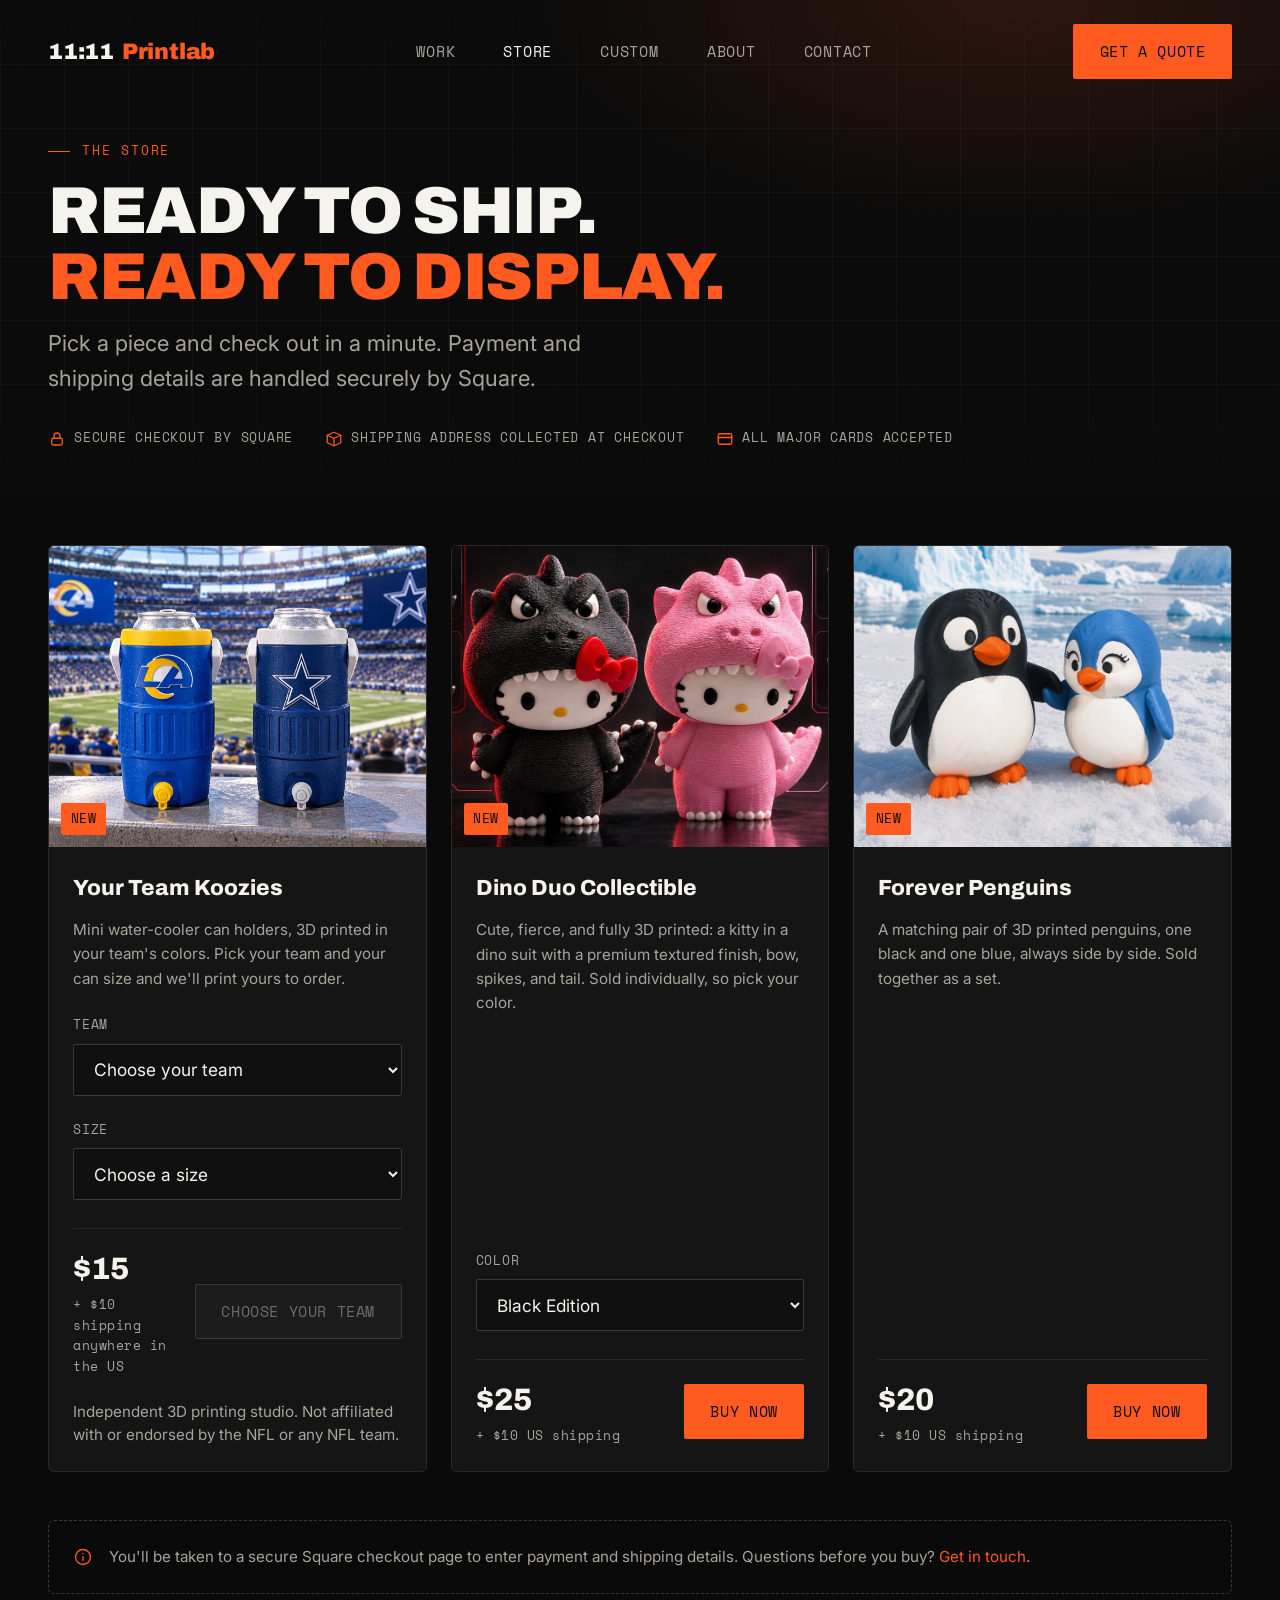
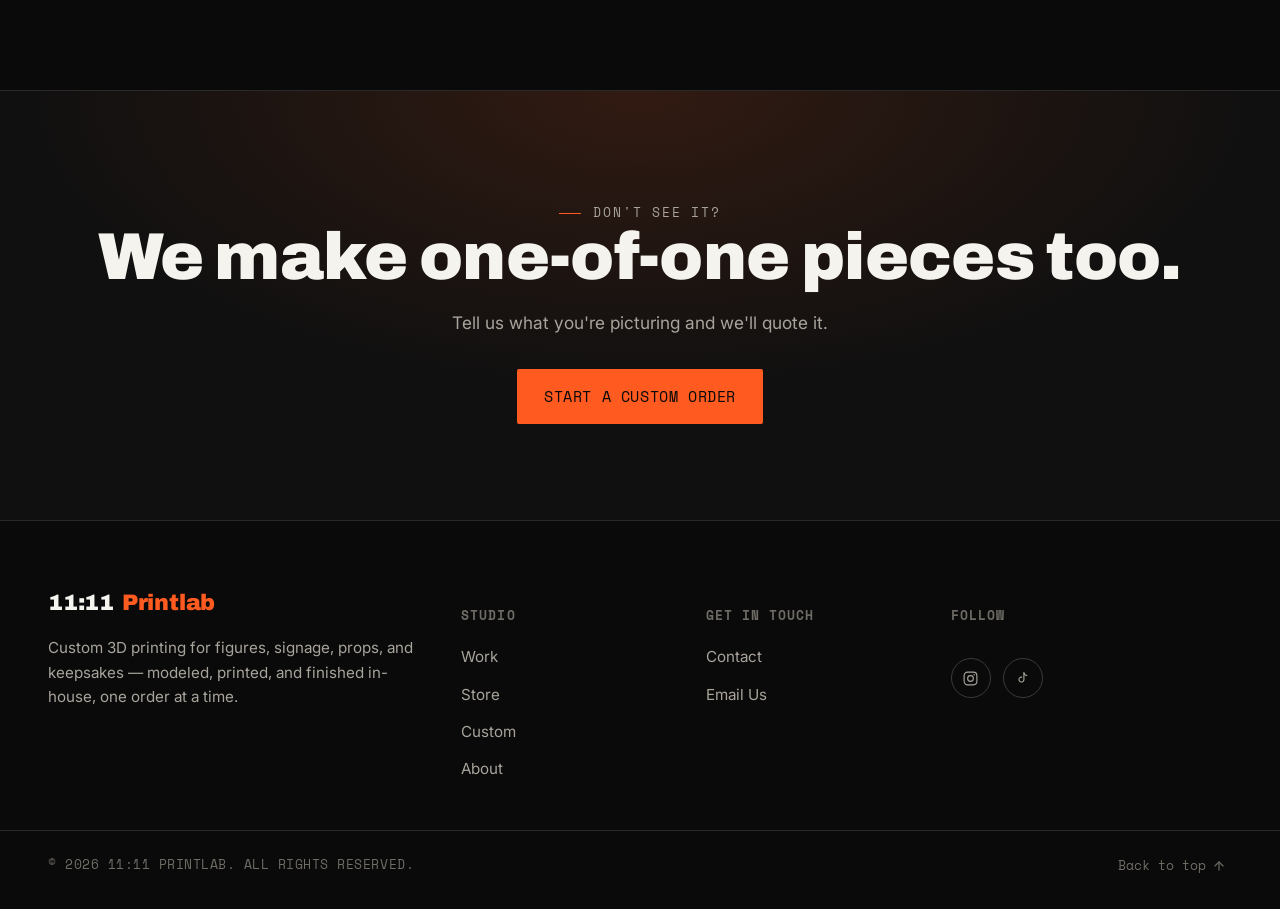
==== store.html @ a50ca1c4 "Add Forever Penguins to the store: $20 pair + $10 US shipping, Square checkout Co-Authored-By: Claud" ====
<!doctype html>
<html lang="en">
<head>
<meta charset="UTF-8">
<meta name="viewport" content="width=device-width, initial-scale=1">
<title>Store — 11:11 Printlab</title>
<meta name="description" content="Shop ready-to-ship 3D printed pieces from 11:11 Printlab. Secure checkout and shipping handled by Square.">
<link rel="icon" href="data:image/svg+xml,%3Csvg xmlns='http://www.w3.org/2000/svg' viewBox='0 0 64 64'%3E%3Crect width='64' height='64' rx='12' fill='%230a0a0a'/%3E%3Crect x='10' y='10' width='44' height='44' rx='6' fill='none' stroke='%23ff5a1f' stroke-width='3'/%3E%3Cpath d='M20 44V20l12 12 12-12v24' fill='none' stroke='%23ff5a1f' stroke-width='3' stroke-linecap='round' stroke-linejoin='round'/%3E%3C/svg%3E">
<link rel="stylesheet" href="css/style.css?v=20261027b">
</head>
<body>
<a class="skip-link" href="#main">Skip to content</a>

<header class="site-header" id="siteHeader">
  <div class="container nav-row">
    <a href="index.html" class="logo" aria-label="11:11 Printlab home">
      11:11 <em>Printlab</em>
    </a>

    <nav class="nav-links" aria-label="Primary">
      <a href="index.html#work">Work</a>
      <a href="store.html" aria-current="page" style="color:var(--text);">Store</a>
      <a href="index.html#shop">Custom</a>
      <a href="index.html#about">About</a>
      <a href="index.html#contact">Contact</a>
    </nav>

    <div class="nav-actions">
      <a href="index.html#contact" class="btn btn-primary nav-cta">Get a Quote</a>
      <button class="nav-toggle" id="navToggle" aria-label="Toggle menu" aria-expanded="false" aria-controls="mobileMenu">
        <svg class="icon-open" viewBox="0 0 24 24" fill="none" stroke="currentColor" stroke-width="1.8" stroke-linecap="round" aria-hidden="true"><line x1="3" y1="6" x2="21" y2="6"/><line x1="3" y1="12" x2="21" y2="12"/><line x1="3" y1="18" x2="21" y2="18"/></svg>
        <svg class="icon-close" viewBox="0 0 24 24" fill="none" stroke="currentColor" stroke-width="1.8" stroke-linecap="round" aria-hidden="true"><line x1="5" y1="5" x2="19" y2="19"/><line x1="19" y1="5" x2="5" y2="19"/></svg>
      </button>
    </div>
  </div>
</header>

<div class="mobile-menu" id="mobileMenu">
  <a href="index.html#work">Work</a>
  <a href="store.html">Store</a>
  <a href="index.html#shop">Custom</a>
  <a href="index.html#about">About</a>
  <a href="index.html#contact">Contact</a>
  <a href="index.html#contact" class="btn btn-primary">Get a Quote</a>
</div>

<main id="main">

  <section class="store-hero grain">
    <div class="hero-grid" aria-hidden="true"></div>
    <div class="container" style="position:relative;">
      <p class="eyebrow">The Store</p>
      <h1 class="h-display store-title">Ready to ship. <span style="color:var(--orange);">Ready to display.</span></h1>
      <p class="store-sub">Pick a piece and check out in a minute. Payment and shipping details are handled securely by Square.</p>
      <ul class="trust-row">
        <li>
          <svg viewBox="0 0 24 24" fill="none" stroke="currentColor" stroke-width="1.7" stroke-linecap="round" stroke-linejoin="round" aria-hidden="true"><rect x="5" y="11" width="14" height="9" rx="2"/><path d="M8 11V8a4 4 0 0 1 8 0v3"/></svg>
          Secure checkout by Square
        </li>
        <li>
          <svg viewBox="0 0 24 24" fill="none" stroke="currentColor" stroke-width="1.7" stroke-linecap="round" stroke-linejoin="round" aria-hidden="true"><path d="M3 7l9-4 9 4-9 4-9-4z"/><path d="M3 7v10l9 4 9-4V7"/><path d="M12 11v10"/></svg>
          Shipping address collected at checkout
        </li>
        <li>
          <svg viewBox="0 0 24 24" fill="none" stroke="currentColor" stroke-width="1.7" stroke-linecap="round" stroke-linejoin="round" aria-hidden="true"><rect x="3" y="5" width="18" height="14" rx="2"/><path d="M3 10h18"/></svg>
          All major cards accepted
        </li>
      </ul>
    </div>
  </section>

  <section class="section-pad" style="padding-top: var(--space-6);">
    <div class="container">

      <!--
        HOW TO MAKE A BUY NOW BUTTON LIVE
        1. In your Square Dashboard, create a payment link for the product (turn on shipping address collection).
        2. Paste the link into that product's data-square-url below, e.g. data-square-url="https://square.link/u/xxxxxxx"
        3. Until a link is pasted, the button shows "Coming Soon" and can't be clicked.
        Product names, descriptions and prices below are PLACEHOLDERS: edit them to match your Square items.
      -->

      <div class="shop-grid" id="productGrid">

        <!--
          Your Team Koozies: Team + Size dropdowns, $15 + $10 flat US shipping.
          HOW TO MAKE "BUY NOW" GO STRAIGHT TO SQUARE: paste Square payment links into the #koozieLinks block below.
          Until a link exists for the chosen options, the button opens a pre-filled email order instead, so no sale is lost.
        -->
        <article class="shop-card product-card" id="koozieCard">
          <div class="shop-card-media">
            <a href="assets/work/your-team-koozies.jpg" target="_blank" rel="noopener" aria-label="View the full Your Team Koozies product image">
              <img src="assets/work/thumbs/your-team-koozies.jpg" alt="Two mini water-cooler can koozies in team colors, each holding a can, at a football stadium" width="900" height="599" loading="lazy">
            </a>
            <span class="shop-card-price">New</span>
          </div>
          <div class="shop-card-body">
            <h3>Your Team Koozies</h3>
            <p>Mini water-cooler can holders, 3D printed in your team's colors. Pick your team and your can size and we'll print yours to order.</p>
            <div class="field product-option">
              <label for="koozieTeam">Team</label>
              <select id="koozieTeam" class="product-select-combo">
                <option value="">Choose your team</option>
                <option value="Arizona Cardinals">Arizona (ARI)</option>
                <option value="Atlanta Falcons">Atlanta (ATL)</option>
                <option value="Baltimore Ravens">Baltimore (BAL)</option>
                <option value="Buffalo Bills">Buffalo (BUF)</option>
                <option value="Carolina Panthers">Carolina (CAR)</option>
                <option value="Chicago Bears">Chicago (CHI)</option>
                <option value="Cincinnati Bengals">Cincinnati (CIN)</option>
                <option value="Cleveland Browns">Cleveland (CLE)</option>
                <option value="Dallas Cowboys">Dallas (DAL)</option>
                <option value="Denver Broncos">Denver (DEN)</option>
                <option value="Detroit Lions">Detroit (DET)</option>
                <option value="Green Bay Packers">Green Bay (GB)</option>
                <option value="Houston Texans">Houston (HOU)</option>
                <option value="Indianapolis Colts">Indianapolis (IND)</option>
                <option value="Jacksonville Jaguars">Jacksonville (JAX)</option>
                <option value="Kansas City Chiefs">Kansas City (KC)</option>
                <option value="Las Vegas Raiders">Las Vegas (LV)</option>
                <option value="Los Angeles Chargers">Los Angeles (LAC)</option>
                <option value="Los Angeles Rams">Los Angeles (LAR)</option>
                <option value="Miami Dolphins">Miami (MIA)</option>
                <option value="Minnesota Vikings">Minnesota (MIN)</option>
                <option value="New England Patriots">New England (NE)</option>
                <option value="New Orleans Saints">New Orleans (NO)</option>
                <option value="New York Giants">New York (NYG)</option>
                <option value="New York Jets">New York (NYJ)</option>
                <option value="Philadelphia Eagles">Philadelphia (PHI)</option>
                <option value="Pittsburgh Steelers">Pittsburgh (PIT)</option>
                <option value="San Francisco 49ers">San Francisco (SF)</option>
                <option value="Seattle Seahawks">Seattle (SEA)</option>
                <option value="Tampa Bay Buccaneers">Tampa Bay (TB)</option>
                <option value="Tennessee Titans">Tennessee (TEN)</option>
                <option value="Washington Commanders">Washington (WAS)</option>
              </select>
            </div>
            <div class="field product-option">
              <label for="koozieSize">Size</label>
              <select id="koozieSize" class="product-select-combo">
                <option value="">Choose a size</option>
                <option value="12 oz Standard">12 oz Standard</option>
                <option value="12 oz Skinny">12 oz Skinny</option>
                <option value="16 oz">16 oz</option>
              </select>
            </div>
            <div class="product-foot">
              <span class="product-price">$15 <small class="product-ship">+ $10 shipping anywhere in the US</small></span>
              <a class="btn btn-primary combo-btn" id="koozieBuy" href="#" aria-disabled="true">Choose Your Team</a>
            </div>
            <p class="product-hint" id="koozieHint" hidden>Online checkout for this option is coming soon. This button opens an email with your choices filled in, and we'll reply with a secure payment link.</p>
            <p class="product-fine">Independent 3D printing studio. Not affiliated with or endorsed by the NFL or any NFL team.</p>
          </div>
        </article>

        <script type="application/json" id="koozieLinks">{
  "links": {
    "Arizona Cardinals|12 oz Standard": "https://square.link/u/JBSqYh5T",
    "Arizona Cardinals|12 oz Skinny": "https://square.link/u/rxHlxi95",
    "Arizona Cardinals|16 oz": "https://square.link/u/DiKv8sRo",
    "Atlanta Falcons|12 oz Standard": "https://square.link/u/T2wOXr8x",
    "Atlanta Falcons|12 oz Skinny": "https://square.link/u/XoTaGLgB",
    "Atlanta Falcons|16 oz": "https://square.link/u/0XkMxsGE",
    "Baltimore Ravens|12 oz Standard": "https://square.link/u/Q22rOO2i",
    "Baltimore Ravens|12 oz Skinny": "https://square.link/u/RdR6Q0w7",
    "Baltimore Ravens|16 oz": "https://square.link/u/66eryMTa",
    "Buffalo Bills|12 oz Standard": "https://square.link/u/mzKzcBPO",
    "Buffalo Bills|12 oz Skinny": "https://square.link/u/dk96EEfb",
    "Buffalo Bills|16 oz": "https://square.link/u/lBHtceQn",
    "Carolina Panthers|12 oz Standard": "https://square.link/u/QMSdUX0D",
    "Carolina Panthers|12 oz Skinny": "https://square.link/u/YLAGQjJo",
    "Carolina Panthers|16 oz": "https://square.link/u/Mu2xaz9F",
    "Chicago Bears|12 oz Standard": "https://square.link/u/1DyXOYnx",
    "Chicago Bears|12 oz Skinny": "https://square.link/u/kZC0rRc1",
    "Chicago Bears|16 oz": "https://square.link/u/g0fCK5k8",
    "Cincinnati Bengals|12 oz Standard": "https://square.link/u/4343VmMT",
    "Cincinnati Bengals|12 oz Skinny": "https://square.link/u/b4sQVVnJ",
    "Cincinnati Bengals|16 oz": "https://square.link/u/ol9ri6Nf",
    "Cleveland Browns|12 oz Standard": "https://square.link/u/AatZvP4i",
    "Cleveland Browns|12 oz Skinny": "https://square.link/u/xLkyhSWK",
    "Cleveland Browns|16 oz": "https://square.link/u/Fv0Ai7fH",
    "Dallas Cowboys|12 oz Standard": "https://square.link/u/VU2vOKI1",
    "Dallas Cowboys|12 oz Skinny": "https://square.link/u/1xRnqkC7",
    "Dallas Cowboys|16 oz": "https://square.link/u/f4Wkx5aX",
    "Denver Broncos|12 oz Standard": "https://square.link/u/L3ldXZjc",
    "Denver Broncos|12 oz Skinny": "https://square.link/u/DQC5TFgm",
    "Denver Broncos|16 oz": "https://square.link/u/iDOqg4Iv",
    "Detroit Lions|12 oz Standard": "https://square.link/u/cDlC5kfr",
    "Detroit Lions|12 oz Skinny": "https://square.link/u/WETHnm3x",
    "Detroit Lions|16 oz": "https://square.link/u/6z2fUNGj",
    "Green Bay Packers|12 oz Standard": "https://square.link/u/VjcX9MxE",
    "Green Bay Packers|12 oz Skinny": "https://square.link/u/KmjbODf8",
    "Green Bay Packers|16 oz": "https://square.link/u/RCElg3fg",
    "Houston Texans|12 oz Standard": "https://square.link/u/WEacOWkb",
    "Houston Texans|12 oz Skinny": "https://square.link/u/PrFIaD8Q",
    "Houston Texans|16 oz": "https://square.link/u/I2gsOv7f",
    "Indianapolis Colts|12 oz Standard": "https://square.link/u/G8aKiqI4",
    "Indianapolis Colts|12 oz Skinny": "https://square.link/u/1UeVT7NY",
    "Indianapolis Colts|16 oz": "https://square.link/u/9Goz4Vm3",
    "Jacksonville Jaguars|12 oz Standard": "https://square.link/u/Uco5pdwo",
    "Jacksonville Jaguars|12 oz Skinny": "https://square.link/u/tcWv85nX",
    "Jacksonville Jaguars|16 oz": "https://square.link/u/zpi4DPh2",
    "Kansas City Chiefs|12 oz Standard": "https://square.link/u/K7zI120y",
    "Kansas City Chiefs|12 oz Skinny": "https://square.link/u/QaDVNDlW",
    "Kansas City Chiefs|16 oz": "https://square.link/u/ekWYSwp1",
    "Las Vegas Raiders|12 oz Standard": "https://square.link/u/sn3newDM",
    "Las Vegas Raiders|12 oz Skinny": "https://square.link/u/vcQ8QDXj",
    "Las Vegas Raiders|16 oz": "https://square.link/u/NqZ9hJpH",
    "Los Angeles Chargers|12 oz Standard": "https://square.link/u/TC3OVisG",
    "Los Angeles Chargers|12 oz Skinny": "https://square.link/u/bfAh7n0J",
    "Los Angeles Chargers|16 oz": "https://square.link/u/eW0ZykqB",
    "Los Angeles Rams|12 oz Standard": "https://square.link/u/LQTugmeA",
    "Los Angeles Rams|12 oz Skinny": "https://square.link/u/CBr3fv93",
    "Los Angeles Rams|16 oz": "https://square.link/u/yfwFMHQR",
    "Miami Dolphins|12 oz Standard": "https://square.link/u/BEAgsP2k",
    "Miami Dolphins|12 oz Skinny": "https://square.link/u/N5o20WAF",
    "Miami Dolphins|16 oz": "https://square.link/u/jeJYNhXa",
    "Minnesota Vikings|12 oz Standard": "https://square.link/u/roLU4b2G",
    "Minnesota Vikings|12 oz Skinny": "https://square.link/u/1bB5XaSg",
    "Minnesota Vikings|16 oz": "https://square.link/u/lXHblibl",
    "New England Patriots|12 oz Standard": "https://square.link/u/Cpf3Q31i",
    "New England Patriots|12 oz Skinny": "https://square.link/u/a2KvWnRb",
    "New England Patriots|16 oz": "https://square.link/u/YAdPuWR9",
    "New Orleans Saints|12 oz Standard": "https://square.link/u/gAkaDpmR",
    "New Orleans Saints|12 oz Skinny": "https://square.link/u/vGhJ351T",
    "New Orleans Saints|16 oz": "https://square.link/u/BBGbT9oL",
    "New York Giants|12 oz Standard": "https://square.link/u/qVyBZ71D",
    "New York Giants|12 oz Skinny": "https://square.link/u/5hh5FNuj",
    "New York Giants|16 oz": "https://square.link/u/ivvS3SOG",
    "New York Jets|12 oz Standard": "https://square.link/u/3zjZYbXy",
    "New York Jets|12 oz Skinny": "https://square.link/u/7voRlfPX",
    "New York Jets|16 oz": "https://square.link/u/R7IasGx9",
    "Philadelphia Eagles|12 oz Standard": "https://square.link/u/fFXx8zyd",
    "Philadelphia Eagles|12 oz Skinny": "https://square.link/u/iIUp4NW8",
    "Philadelphia Eagles|16 oz": "https://square.link/u/IaUWu4q1",
    "Pittsburgh Steelers|12 oz Standard": "https://square.link/u/h7JRfOHG",
    "Pittsburgh Steelers|12 oz Skinny": "https://square.link/u/GJiAObu9",
    "Pittsburgh Steelers|16 oz": "https://square.link/u/5DwZWjZi",
    "San Francisco 49ers|12 oz Standard": "https://square.link/u/XtBkBYIg",
    "San Francisco 49ers|12 oz Skinny": "https://square.link/u/h4aheANH",
    "San Francisco 49ers|16 oz": "https://square.link/u/xChEvsOU",
    "Seattle Seahawks|12 oz Standard": "https://square.link/u/IMPwoYcF",
    "Seattle Seahawks|12 oz Skinny": "https://square.link/u/mw26UYJs",
    "Seattle Seahawks|16 oz": "https://square.link/u/sGhY228F",
    "Tampa Bay Buccaneers|12 oz Standard": "https://square.link/u/VBGKHsLu",
    "Tampa Bay Buccaneers|12 oz Skinny": "https://square.link/u/YXkiFARm",
    "Tampa Bay Buccaneers|16 oz": "https://square.link/u/PAmm6ULp",
    "Tennessee Titans|12 oz Standard": "https://square.link/u/wnzTMUiT",
    "Tennessee Titans|12 oz Skinny": "https://square.link/u/GzQgweWt",
    "Tennessee Titans|16 oz": "https://square.link/u/V9LUQFEP",
    "Washington Commanders|12 oz Standard": "https://square.link/u/DKh3UiHM",
    "Washington Commanders|12 oz Skinny": "https://square.link/u/JQdBnm2v",
    "Washington Commanders|16 oz": "https://square.link/u/mfiwKD76"
  }
}</script>
        <!--
          koozieLinks keys, most specific first:
            "Dallas Cowboys|12 oz Skinny": "https://square.link/u/..."   one link for that exact team + size
            "*|12 oz Skinny": "https://square.link/u/..."                one link for a size (any team)
            "Dallas Cowboys|*": "https://square.link/u/..."                one link for a team (any size)
            "*|*": "https://square.link/u/..."                             one link for everything
        -->

        <!-- Dino Duo: each color option carries its own Square payment link in data-square-url -->
        <article class="shop-card product-card">
          <div class="shop-card-media">
            <a href="assets/work/dino-duo.jpg" target="_blank" rel="noopener" aria-label="View the full Dino Duo product image">
              <img src="assets/work/thumbs/dino-duo.jpg" alt="Dino Duo 3D printed collectibles: a black and a pink kitty in dinosaur costumes" width="900" height="720" loading="lazy">
            </a>
            <span class="shop-card-price">New</span>
          </div>
          <div class="shop-card-body">
            <h3>Dino Duo Collectible</h3>
            <p>Cute, fierce, and fully 3D printed: a kitty in a dino suit with a premium textured finish, bow, spikes, and tail. Sold individually, so pick your color.</p>
            <div class="field product-option">
              <label for="dinoDuoColor">Color</label>
              <select id="dinoDuoColor" class="product-select" data-buy="dinoDuoBuy">
                <option value="Black Edition" data-square-url="https://square.link/u/pycltax0">Black Edition</option>
                <option value="Pink Edition" data-square-url="https://square.link/u/qJ6nPpWZ">Pink Edition</option>
                <option value="Custom Color" data-square-url="https://square.link/u/2esr0KeP">Custom Color (tell us at checkout)</option>
              </select>
            </div>
            <div class="product-foot">
              <span class="product-price">$25 <small class="product-ship">+ $10 US shipping</small></span>
              <a class="btn btn-primary buy-btn" id="dinoDuoBuy" href="#" data-square-url="" data-product="Dino Duo Collectible">Buy Now</a>
            </div>
          </div>
        </article>

        <!-- Forever Penguins: one product, sold as a pair. Single Square payment link on the button. -->
        <article class="shop-card product-card">
          <div class="shop-card-media">
            <a href="assets/work/forever-penguins.jpg?v=1" target="_blank" rel="noopener" aria-label="View the full Forever Penguins product image">
              <img src="assets/work/thumbs/forever-penguins.jpg?v=1" alt="Forever Penguins: a black penguin and a smaller blue penguin with long lashes, 3D printed, standing together on snow in front of icebergs" width="864" height="691" loading="lazy">
            </a>
            <span class="shop-card-price">New</span>
          </div>
          <div class="shop-card-body">
            <h3>Forever Penguins</h3>
            <p>A matching pair of 3D printed penguins, one black and one blue, always side by side. Sold together as a set.</p>
            <div class="product-foot">
              <span class="product-price">$20 <small class="product-ship">+ $10 US shipping</small></span>
              <a class="btn btn-primary buy-btn" id="foreverPenguinsBuy" href="#" data-square-url="https://square.link/u/razE2Knm" data-product="Forever Penguins (pair)">Buy Now</a>
            </div>
          </div>
        </article>

      </div>

      <div class="shop-note">
        <svg viewBox="0 0 24 24" fill="none" stroke="currentColor" stroke-width="1.6" aria-hidden="true"><circle cx="12" cy="12" r="9"/><line x1="12" y1="11" x2="12" y2="16.5"/><circle cx="12" cy="7.8" r="0.9" fill="currentColor" stroke="none"/></svg>
        <span>You'll be taken to a secure Square checkout page to enter payment and shipping details. Questions before you buy? <a href="index.html#contact" style="color:var(--orange);">Get in touch</a>.</span>
      </div>
    </div>
  </section>

  <section class="section-pad cta-band">
    <div class="container">
      <p class="eyebrow" style="justify-content:center;">Don't see it?</p>
      <h2 class="h-display">We make one-of-one pieces too.</h2>
      <p>Tell us what you're picturing and we'll quote it.</p>
      <div class="hero-actions">
        <a href="index.html#contact" class="btn btn-primary">Start a Custom Order</a>
      </div>
    </div>
  </section>

</main>

<footer class="site-footer">
  <div class="container footer-top">
    <div class="footer-brand">
      <a href="index.html" class="logo">11:11 <em>Printlab</em></a>
      <p>Custom 3D printing for figures, signage, props, and keepsakes — modeled, printed, and finished in-house, one order at a time.</p>
    </div>
    <div class="footer-col">
      <h5>Studio</h5>
      <ul>
        <li><a href="index.html#work">Work</a></li>
        <li><a href="store.html">Store</a></li>
        <li><a href="index.html#shop">Custom</a></li>
        <li><a href="index.html#about">About</a></li>
      </ul>
    </div>
    <div class="footer-col">
      <h5>Get In Touch</h5>
      <ul>
        <li><a href="index.html#contact">Contact</a></li>
        <li><a href="mailto:11x11printlab@gmail.com">Email Us</a></li>
      </ul>
    </div>
    <div class="footer-col">
      <h5>Follow</h5>
      <div class="social-row">
        <a href="https://instagram.com/11x11printlab" target="_blank" rel="noopener" aria-label="11:11 Printlab on Instagram" title="Instagram">
          <svg viewBox="0 0 24 24" fill="none" stroke="currentColor" stroke-width="1.6" aria-hidden="true"><rect x="3" y="3" width="18" height="18" rx="5"/><circle cx="12" cy="12" r="4"/><circle cx="17.2" cy="6.8" r="1" fill="currentColor" stroke="none"/></svg>
        </a>
        <a href="https://www.tiktok.com/@11x11.print.lab" target="_blank" rel="noopener" aria-label="11:11 Printlab on TikTok" title="TikTok">
          <svg viewBox="0 0 24 24" fill="none" stroke="currentColor" stroke-width="1.6" stroke-linecap="round" stroke-linejoin="round" aria-hidden="true"><path d="M14 4v9.5a3.5 3.5 0 1 1-3-3.46"/><path d="M14 4c.4 2.2 2 3.6 4 4"/></svg>
        </a>
      </div>
    </div>
  </div>
  <div class="container footer-bottom">
    <span>© <span id="year"></span> 11:11 Printlab. All rights reserved.</span>
    <button class="back-to-top" id="backToTop">
      Back to top
      <svg viewBox="0 0 24 24" fill="none" stroke="currentColor" stroke-width="2" stroke-linecap="round" stroke-linejoin="round" aria-hidden="true"><line x1="12" y1="19" x2="12" y2="5"/><polyline points="5 12 12 5 19 12"/></svg>
    </button>
  </div>
</footer>

<div class="toast" id="toast"></div>

<script src="js/main.js?v=20261027b"></script>
</body>
</html>
---- css/style.css ----
/* ==========================================================================
   11:11 PRINTLAB — Design tokens
   ========================================================================== */
@import url('https://fonts.googleapis.com/css2?family=Archivo:wght@400;500;600;700;800;900&family=Inter:wght@400;500;600;700&family=Space+Mono:wght@400;700&display=swap');

:root{
  /* --- color: dark surface system --- */
  --bg:            #0a0a0a;
  --bg-soft:       #101010;
  --surface:       #151515;
  --surface-2:     #1c1c1c;
  --border:        #2a2a2a;
  --border-strong: #3a3a3a;

  --text:          #f5f3ee;
  --text-dim:      #a8a49c;
  --text-faint:    #6f6c66;

  --orange:        #ff5a1f;
  --orange-light:  #ff8a4d;
  --orange-deep:   #cc4318;
  --on-orange:     #0a0a0a;

  --danger:        #ef4444;
  --success:       #34d399;

  /* --- light-mode surface system (used only if a viewer forces light) --- */
  --bg-light:            #faf9f6;
  --surface-light:       #ffffff;
  --border-light:        #e7e3db;
  --text-light:          #131211;
  --text-dim-light:      #55524b;

  /* --- type --- */
  --font-display: 'Archivo', 'Helvetica Neue', Arial, sans-serif;
  --font-body:    'Inter', 'Helvetica Neue', Arial, sans-serif;
  --font-mono:    'Space Mono', ui-monospace, Menlo, monospace;

  --fs-xs:   clamp(0.72rem, 0.68rem + 0.15vw, 0.8rem);
  --fs-sm:   clamp(0.85rem, 0.8rem + 0.2vw, 0.95rem);
  --fs-base: clamp(1rem, 0.95rem + 0.2vw, 1.08rem);
  --fs-lg:   clamp(1.15rem, 1.05rem + 0.4vw, 1.4rem);
  --fs-xl:   clamp(1.5rem, 1.3rem + 0.8vw, 2rem);
  --fs-2xl:  clamp(2rem, 1.6rem + 1.6vw, 3rem);
  --fs-3xl:  clamp(2.6rem, 1.9rem + 2.8vw, 4.5rem);
  --fs-4xl:  clamp(3.2rem, 2.1rem + 4.5vw, 7rem);

  /* --- spacing (8pt rhythm) --- */
  --space-1: 0.5rem;
  --space-2: 0.75rem;
  --space-3: 1rem;
  --space-4: 1.5rem;
  --space-5: 2rem;
  --space-6: 3rem;
  --space-7: 4rem;
  --space-8: 6rem;
  --space-9: 9rem;

  --container: 1320px;
  --radius-sm: 2px;
  --radius-md: 6px;
  --radius-lg: 14px;

  --ease-out: cubic-bezier(.16,.84,.44,1);
  --ease-spring: cubic-bezier(.34,1.56,.64,1);
  --dur-fast: 180ms;
  --dur-base: 320ms;
  --dur-slow: 600ms;

  --z-nav: 100;
  --z-overlay: 200;
  --z-lightbox: 300;
  --z-toast: 400;

  color-scheme: dark;
}

/* Light mode is not the intended brand experience, but keep it accessible if forced */
:root[data-theme="light"]{
  --bg: var(--bg-light);
  --bg-soft: #f2f0ea;
  --surface: var(--surface-light);
  --surface-2: #f2f0ea;
  --border: var(--border-light);
  --border-strong: #d8d3c7;
  --text: var(--text-light);
  --text-dim: var(--text-dim-light);
  --text-faint: #8a8579;
  color-scheme: light;
}

/* ==========================================================================
   Reset
   ========================================================================== */
*, *::before, *::after{ box-sizing: border-box; }
html{ scroll-behavior: smooth; overflow-x: hidden; width: 100%; }
@media (prefers-reduced-motion: reduce){
  html{ scroll-behavior: auto; }
  *, *::before, *::after{
    animation-duration: 0.001ms !important;
    animation-iteration-count: 1 !important;
    transition-duration: 0.001ms !important;
    scroll-behavior: auto !important;
  }
}
body{
  margin: 0;
  background: var(--bg);
  color: var(--text);
  font-family: var(--font-body);
  font-size: var(--fs-base);
  line-height: 1.6;
  -webkit-font-smoothing: antialiased;
  overflow-x: hidden;
}
img, video{ max-width: 100%; display: block; }
a{ color: inherit; text-decoration: none; }
ul{ list-style: none; margin: 0; padding: 0; }
button{ font: inherit; color: inherit; background: none; border: none; }
input, textarea, select{ font: inherit; color: inherit; }
h1,h2,h3,h4,p{ margin: 0; }
:focus-visible{ outline: 2px solid var(--orange); outline-offset: 3px; }

/* subtle grain so pure-black sections don't look dead flat */
.grain{ position: relative; }
.grain::before{
  content: "";
  position: absolute; inset: 0;
  pointer-events: none;
  opacity: 0.05;
  mix-blend-mode: overlay;
  background-image: url("data:image/svg+xml,%3Csvg xmlns='http://www.w3.org/2000/svg' width='120' height='120'%3E%3Cfilter id='n'%3E%3CfeTurbulence type='fractalNoise' baseFrequency='0.9' numOctaves='2' stitchTiles='stitch'/%3E%3C/filter%3E%3Crect width='100%25' height='100%25' filter='url(%23n)'/%3E%3C/svg%3E");
}

/* ==========================================================================
   Layout helpers
   ========================================================================== */
.container{
  width: 100%;
  max-width: var(--container);
  margin-inline: auto;
  padding-inline: var(--space-4);
}
@media (min-width: 768px){ .container{ padding-inline: var(--space-6); } }

section{ position: relative; }
.section-pad{ padding-block: var(--space-8); }
@media (max-width: 640px){ .section-pad{ padding-block: var(--space-7); } }

.eyebrow{
  display: inline-flex;
  align-items: center;
  gap: var(--space-2);
  font-family: var(--font-mono);
  font-size: var(--fs-xs);
  letter-spacing: 0.14em;
  text-transform: uppercase;
  color: var(--orange);
  margin-bottom: var(--space-3);
}
.eyebrow::before{
  content: "";
  width: 22px; height: 1px;
  background: var(--orange);
}

.section-head{
  display: flex;
  align-items: flex-end;
  justify-content: space-between;
  gap: var(--space-5);
  margin-bottom: var(--space-6);
  flex-wrap: wrap;
}
.section-head h2{ max-width: 46rem; }
.section-head p{ max-width: 32rem; color: var(--text-dim); }

h2.h-display, .h-display{
  font-family: var(--font-display);
  font-weight: 900;
  font-size: var(--fs-2xl);
  line-height: 1.05;
  letter-spacing: -0.01em;
  text-wrap: balance;
}

.btn{
  display: inline-flex;
  align-items: center;
  justify-content: center;
  gap: var(--space-2);
  padding: 0.9rem 1.6rem;
  border-radius: var(--radius-sm);
  font-family: var(--font-mono);
  font-size: var(--fs-sm);
  letter-spacing: 0.04em;
  text-transform: uppercase;
  cursor: pointer;
  white-space: nowrap;
  transition: transform var(--dur-fast) var(--ease-out), background var(--dur-fast), color var(--dur-fast), border-color var(--dur-fast);
  border: 1px solid transparent;
}
.btn:active{ transform: scale(0.97); }
.btn-primary{
  background: var(--orange);
  color: var(--on-orange);
}
.btn-primary:hover{ background: var(--orange-light); }
.btn-outline{
  border-color: var(--border-strong);
  color: var(--text);
}
.btn-outline:hover{ border-color: var(--orange); color: var(--orange); }
.btn-ghost{
  color: var(--text);
  padding-inline: 0.4rem;
  border-bottom: 1px solid var(--border-strong);
  border-radius: 0;
}
.btn-ghost:hover{ border-color: var(--orange); color: var(--orange); }
.btn svg{ width: 16px; height: 16px; flex: none; }

.tag{
  display: inline-flex;
  align-items: center;
  padding: 0.3rem 0.7rem;
  border: 1px solid var(--border-strong);
  border-radius: 999px;
  font-family: var(--font-mono);
  font-size: var(--fs-xs);
  letter-spacing: 0.06em;
  text-transform: uppercase;
  color: var(--text-dim);
}

/* ==========================================================================
   Skip link / A11y
   ========================================================================== */
.skip-link{
  position: fixed;
  top: -100px; left: var(--space-4);
  z-index: 999;
  background: var(--orange);
  color: var(--on-orange);
  padding: 0.8rem 1.2rem;
  border-radius: var(--radius-sm);
  font-family: var(--font-mono);
  font-size: var(--fs-sm);
  transition: top var(--dur-fast);
}
.skip-link:focus{ top: var(--space-4); }

/* ==========================================================================
   Header / Nav
   ========================================================================== */
.site-header{
  position: fixed;
  top: 0; left: 0; right: 0;
  z-index: var(--z-nav);
  padding-block: var(--space-4);
  transition: padding var(--dur-base) var(--ease-out), background var(--dur-base), border-color var(--dur-base);
  border-bottom: 1px solid transparent;
}
.site-header.is-scrolled{
  padding-block: var(--space-2);
  background: rgba(10,10,10,0.82);
  backdrop-filter: blur(14px) saturate(140%);
  border-bottom-color: var(--border);
}
.nav-row{
  display: flex;
  align-items: center;
  justify-content: space-between;
  gap: var(--space-4);
}
.logo{
  display: flex;
  align-items: baseline;
  gap: 0.5rem;
  font-family: var(--font-display);
  font-weight: 900;
  font-size: 1.4rem;
  letter-spacing: -0.01em;
  color: var(--text);
}
.logo span{
  font-family: var(--font-mono);
  font-weight: 400;
  font-size: 0.62rem;
  letter-spacing: 0.18em;
  color: var(--orange);
  text-transform: uppercase;
  align-self: center;
}
.logo em{ color: var(--orange); font-style: normal; }

.nav-links{
  display: none;
  align-items: center;
  gap: var(--space-6);
  font-family: var(--font-mono);
  font-size: var(--fs-sm);
  text-transform: uppercase;
  letter-spacing: 0.05em;
}
.nav-links a{
  position: relative;
  padding-block: 0.3rem;
  color: var(--text-dim);
  transition: color var(--dur-fast);
}
.nav-links a::after{
  content: "";
  position: absolute; left: 0; right: 100%; bottom: 0;
  height: 1px; background: var(--orange);
  transition: right var(--dur-base) var(--ease-out);
}
.nav-links a:hover{ color: var(--text); }
.nav-links a:hover::after{ right: 0; }

.nav-actions{ display: flex; align-items: center; gap: var(--space-3); }
.nav-cta{ display: none; }

.nav-toggle{
  display: grid;
  place-items: center;
  width: 42px; height: 42px;
  border: 1px solid var(--border-strong);
  border-radius: var(--radius-sm);
  cursor: pointer;
}
.nav-toggle svg{ width: 18px; height: 18px; }
.nav-toggle .icon-close{ display: none; }
.nav-open .nav-toggle .icon-open{ display: none; }
.nav-open .nav-toggle .icon-close{ display: block; }

@media (min-width: 900px){
  .nav-links{ display: flex; }
  .nav-cta{ display: inline-flex; }
  .nav-toggle{ display: none; }
}

.mobile-menu{
  position: fixed;
  inset: 0;
  z-index: calc(var(--z-nav) - 1);
  background: var(--bg);
  display: flex;
  flex-direction: column;
  justify-content: center;
  gap: var(--space-4);
  padding: var(--space-6);
  transform: translateY(-100%);
  transition: transform var(--dur-slow) var(--ease-out);
}
.nav-open .mobile-menu{ transform: translateY(0); }
.mobile-menu a{
  font-family: var(--font-display);
  font-weight: 800;
  font-size: var(--fs-2xl);
  color: var(--text);
  border-bottom: 1px solid var(--border);
  padding-block: var(--space-3);
}
.mobile-menu a:hover{ color: var(--orange); }
.mobile-menu .btn{ margin-top: var(--space-4); align-self: flex-start; }
@media (min-width: 900px){ .mobile-menu{ display: none; } }

/* ==========================================================================
   Hero
   ========================================================================== */
.hero{
  min-height: 100svh;
  display: flex;
  align-items: center;
  padding-top: var(--space-9);
  padding-bottom: var(--space-7);
  background:
    radial-gradient(ellipse 60% 50% at 78% 18%, rgba(255,90,31,0.16), transparent 60%),
    linear-gradient(180deg, #0a0a0a 0%, #0a0a0a 100%);
  overflow: hidden;
}
.hero-grid{
  position: absolute; inset: 0;
  background-image:
    linear-gradient(rgba(255,255,255,0.035) 1px, transparent 1px),
    linear-gradient(90deg, rgba(255,255,255,0.035) 1px, transparent 1px);
  background-size: 64px 64px;
  mask-image: linear-gradient(180deg, transparent, black 15%, black 75%, transparent);
  pointer-events: none;
}
.hero-inner{
  position: relative;
  display: grid;
  grid-template-columns: 1fr;
  gap: var(--space-6);
  align-items: center;
}
@media (min-width: 1000px){
  .hero-inner{ grid-template-columns: 1.15fr 0.85fr; gap: var(--space-7); }
}
.hero-copy .eyebrow{ margin-bottom: var(--space-4); }
.hero h1{
  font-family: var(--font-display);
  font-weight: 900;
  font-size: var(--fs-4xl);
  line-height: 0.95;
  letter-spacing: -0.02em;
  text-transform: uppercase;
  text-wrap: balance;
}
.hero h1 .accent{ color: var(--orange); }
.hero-sub{
  margin-top: var(--space-4);
  max-width: 34rem;
  font-size: var(--fs-lg);
  color: var(--text-dim);
}
.hero-actions{
  display: flex;
  flex-wrap: wrap;
  gap: var(--space-3);
  margin-top: var(--space-6);
}
.hero-meta{
  display: flex;
  flex-wrap: wrap;
  gap: var(--space-5);
  margin-top: var(--space-7);
  padding-top: var(--space-5);
  border-top: 1px solid var(--border);
}
.hero-meta .stat b{
  display: block;
  font-family: var(--font-display);
  font-size: var(--fs-xl);
  font-weight: 800;
  color: var(--text);
}
.hero-meta .stat span{
  font-family: var(--font-mono);
  font-size: var(--fs-xs);
  text-transform: uppercase;
  letter-spacing: 0.08em;
  color: var(--text-faint);
}

.hero-visual{
  position: relative;
  aspect-ratio: 4 / 5;
  border: 1px solid var(--border);
  border-radius: var(--radius-md);
  overflow: hidden;
  background: var(--surface);
}
.hero-visual img{
  width: 100%; height: 100%; object-fit: cover;
  transition: transform 900ms var(--ease-out);
}
.hero-visual:hover img{ transform: scale(1.04); }
.hero-visual .frame-tag{
  position: absolute;
  top: var(--space-3); left: var(--space-3);
  font-family: var(--font-mono);
  font-size: var(--fs-xs);
  letter-spacing: 0.06em;
  text-transform: uppercase;
  background: rgba(10,10,10,0.7);
  border: 1px solid var(--border-strong);
  padding: 0.35rem 0.6rem;
  border-radius: var(--radius-sm);
  backdrop-filter: blur(6px);
}
.hero-visual-2{
  position: absolute;
  bottom: -10%; left: -14%;
  width: 46%;
  aspect-ratio: 1;
  border: 1px solid var(--border-strong);
  border-radius: var(--radius-md);
  overflow: hidden;
  box-shadow: 0 30px 60px -20px rgba(0,0,0,0.6);
  display: none;
}
.hero-visual-2 img{ width: 100%; height: 100%; object-fit: cover; }
@media (min-width: 640px){ .hero-visual-2{ display: block; } }

/* ==========================================================================
   Marquee
   ========================================================================== */
.marquee-strip{
  border-top: 1px solid var(--border);
  border-bottom: 1px solid var(--border);
  background: var(--surface);
  padding-block: var(--space-3);
  overflow: hidden;
}
.marquee-track{
  display: flex;
  width: max-content;
  animation: marquee 32s linear infinite;
}
@media (prefers-reduced-motion: reduce){ .marquee-track{ animation: none; } }
.marquee-track span{
  display: inline-flex;
  align-items: center;
  gap: var(--space-3);
  font-family: var(--font-mono);
  font-size: var(--fs-sm);
  text-transform: uppercase;
  letter-spacing: 0.08em;
  color: var(--text-dim);
  padding-inline: var(--space-4);
}
.marquee-track span::after{
  content: "◆";
  color: var(--orange);
  font-size: 0.6rem;
}
@keyframes marquee{
  from{ transform: translateX(0); }
  to{ transform: translateX(-50%); }
}

/* ==========================================================================
   Work / Gallery
   ========================================================================== */
.filter-row{
  display: flex;
  flex-wrap: wrap;
  gap: var(--space-2);
  margin-bottom: var(--space-6);
}
.filter-btn{
  padding: 0.55rem 1rem;
  border: 1px solid var(--border-strong);
  border-radius: 999px;
  font-family: var(--font-mono);
  font-size: var(--fs-xs);
  text-transform: uppercase;
  letter-spacing: 0.06em;
  color: var(--text-dim);
  cursor: pointer;
  transition: all var(--dur-fast) var(--ease-out);
}
.filter-btn:hover{ border-color: var(--orange); color: var(--text); }
.filter-btn.is-active{
  background: var(--orange);
  border-color: var(--orange);
  color: var(--on-orange);
}

.work-grid{
  display: grid;
  grid-template-columns: repeat(2, 1fr);
  grid-auto-flow: dense;
  gap: var(--space-3);
}
@media (min-width: 640px){ .work-grid{ grid-template-columns: repeat(3, 1fr); gap: var(--space-4); } }
@media (min-width: 1100px){ .work-grid{ grid-template-columns: repeat(4, 1fr); } }

.work-item{
  position: relative;
  overflow: hidden;
  border-radius: var(--radius-md);
  border: 1px solid var(--border);
  background: var(--surface);
  aspect-ratio: 4 / 5;
  cursor: pointer;
  transition: opacity var(--dur-base), transform var(--dur-base), border-color var(--dur-base);
}
.work-item.big{ grid-column: span 2; grid-row: span 2; aspect-ratio: 1; }
.work-item:hover{ border-color: var(--border-strong); }
.work-item img{
  width: 100%; height: 100%; object-fit: cover;
  transition: transform 600ms var(--ease-out), filter 600ms;
}
.work-item:hover img{ transform: scale(1.06); }
.work-item .work-overlay{
  position: absolute; inset: 0;
  display: flex;
  flex-direction: column;
  justify-content: flex-end;
  padding: var(--space-3);
  background: linear-gradient(180deg, transparent 40%, rgba(10,10,10,0.92) 100%);
  opacity: 0;
  transition: opacity var(--dur-base);
}
.work-item:hover .work-overlay{ opacity: 1; }
.work-overlay .cat{
  font-family: var(--font-mono);
  font-size: var(--fs-xs);
  letter-spacing: 0.06em;
  text-transform: uppercase;
  color: var(--orange);
}
.work-overlay h3{
  font-family: var(--font-display);
  font-weight: 800;
  font-size: var(--fs-base);
  margin-top: 0.2rem;
}
.work-item.hidden{ display: none; }

.work-item .expand-icon{
  position: absolute;
  top: var(--space-2); right: var(--space-2);
  width: 32px; height: 32px;
  display: grid; place-items: center;
  background: rgba(10,10,10,0.7);
  border: 1px solid var(--border-strong);
  border-radius: var(--radius-sm);
  opacity: 0;
  transform: translateY(-6px);
  transition: opacity var(--dur-fast), transform var(--dur-fast);
}
.work-item:hover .expand-icon{ opacity: 1; transform: translateY(0); }
.work-item .expand-icon svg{ width: 15px; height: 15px; }

.work-more{
  text-align: center;
  margin-top: var(--space-6);
}

/* Lightbox */
.lightbox{
  position: fixed; inset: 0;
  z-index: var(--z-lightbox);
  display: none;
  align-items: center;
  justify-content: center;
  background: rgba(6,6,6,0.94);
  backdrop-filter: blur(8px);
  padding: var(--space-5);
}
.lightbox.is-open{ display: flex; }
.lightbox-figure{
  position: relative;
  max-width: min(1100px, 92vw);
  max-height: 86vh;
}
.lightbox-figure img{
  max-width: 100%; max-height: 86vh;
  width: auto; height: auto;
  border-radius: var(--radius-md);
  border: 1px solid var(--border-strong);
}
.lightbox-caption{
  margin-top: var(--space-3);
  display: flex;
  justify-content: space-between;
  gap: var(--space-3);
  font-family: var(--font-mono);
  font-size: var(--fs-sm);
  color: var(--text-dim);
}
.lightbox-caption b{ color: var(--text); font-family: var(--font-display); }
.lightbox-close, .lightbox-prev, .lightbox-next{
  position: fixed;
  display: grid; place-items: center;
  width: 46px; height: 46px;
  border: 1px solid var(--border-strong);
  border-radius: 50%;
  background: rgba(15,15,15,0.7);
  cursor: pointer;
  transition: border-color var(--dur-fast), color var(--dur-fast);
}
.lightbox-close:hover, .lightbox-prev:hover, .lightbox-next:hover{ border-color: var(--orange); color: var(--orange); }
.lightbox-close{ top: var(--space-4); right: var(--space-4); }
.lightbox-prev{ left: var(--space-4); top: 50%; transform: translateY(-50%); }
.lightbox-next{ right: var(--space-4); top: 50%; transform: translateY(-50%); }
.lightbox-close svg, .lightbox-prev svg, .lightbox-next svg{ width: 18px; height: 18px; }
@media (max-width: 640px){
  .lightbox-prev, .lightbox-next{ width: 38px; height: 38px; }
  .lightbox-prev{ left: var(--space-2); }
  .lightbox-next{ right: var(--space-2); }
}

/* ==========================================================================
   Shop
   ========================================================================== */
.shop-grid{
  display: grid;
  grid-template-columns: 1fr;
  gap: var(--space-4);
}
@media (min-width: 640px){ .shop-grid{ grid-template-columns: repeat(2, 1fr); } }
@media (min-width: 1100px){ .shop-grid{ grid-template-columns: repeat(3, 1fr); } }

.shop-card{
  display: flex;
  flex-direction: column;
  border: 1px solid var(--border);
  border-radius: var(--radius-md);
  background: var(--surface);
  overflow: hidden;
  transition: border-color var(--dur-base), transform var(--dur-base) var(--ease-out);
}
.shop-card:hover{ border-color: var(--orange); transform: translateY(-4px); }
.shop-card-media{
  position: relative;
  aspect-ratio: 5/4;
  overflow: hidden;
  background: var(--surface-2);
}
.shop-card-media img{ width: 100%; height: 100%; object-fit: cover; transition: transform 600ms var(--ease-out); }
.shop-card:hover .shop-card-media img{ transform: scale(1.05); }
.shop-card-price{
  position: absolute; bottom: var(--space-2); left: var(--space-2);
  background: var(--orange);
  color: var(--on-orange);
  font-family: var(--font-mono);
  font-size: var(--fs-xs);
  letter-spacing: 0.04em;
  padding: 0.35rem 0.6rem;
  border-radius: var(--radius-sm);
  text-transform: uppercase;
}
.shop-card-body{
  padding: var(--space-4);
  display: flex;
  flex-direction: column;
  gap: var(--space-2);
  flex: 1;
}
.shop-card-body h3{
  font-family: var(--font-display);
  font-weight: 800;
  font-size: var(--fs-lg);
}
.shop-card-body p{ color: var(--text-dim); font-size: var(--fs-sm); flex: 1; }
.shop-card-link{
  display: inline-flex;
  align-items: center;
  gap: 0.4rem;
  font-family: var(--font-mono);
  font-size: var(--fs-xs);
  text-transform: uppercase;
  letter-spacing: 0.06em;
  color: var(--text);
  margin-top: var(--space-2);
  cursor: pointer;
}
.shop-card-link svg{ width: 14px; height: 14px; transition: transform var(--dur-fast) var(--ease-out); }
.shop-card:hover .shop-card-link svg{ transform: translateX(4px); }
.shop-card-link:hover{ color: var(--orange); }

.shop-note{
  margin-top: var(--space-6);
  padding: var(--space-4);
  border: 1px dashed var(--border-strong);
  border-radius: var(--radius-md);
  color: var(--text-dim);
  font-size: var(--fs-sm);
  display: flex;
  gap: var(--space-3);
  align-items: flex-start;
}
.shop-note svg{ width: 20px; height: 20px; flex: none; color: var(--orange); margin-top: 2px; }

/* ==========================================================================
   About
   ========================================================================== */
.about-layout{
  display: grid;
  grid-template-columns: 1fr;
  gap: var(--space-7);
  align-items: start;
}
@media (min-width: 1000px){ .about-layout{ grid-template-columns: 0.95fr 1.05fr; } }

.about-copy p{ color: var(--text-dim); font-size: var(--fs-lg); margin-bottom: var(--space-4); }
.about-copy p b{ color: var(--text); font-weight: 600; }

.process-list{
  margin-top: var(--space-6);
  display: grid;
  gap: var(--space-4);
}
.process-item{
  display: flex;
  gap: var(--space-4);
  padding-block: var(--space-4);
  border-top: 1px solid var(--border);
}
.process-item:first-child{ border-top: none; padding-top: 0; }
.process-num{
  font-family: var(--font-mono);
  font-size: var(--fs-sm);
  color: var(--orange);
  flex: none;
  width: 2.4rem;
}
.process-item h4{
  font-family: var(--font-display);
  font-weight: 700;
  font-size: var(--fs-base);
  margin-bottom: 0.3rem;
}
.process-item p{ color: var(--text-dim); font-size: var(--fs-sm); margin: 0; }

.about-visual{
  display: grid;
  grid-template-columns: 1fr 1fr;
  gap: var(--space-3);
}
.about-visual img{
  width: 100%; height: 100%; object-fit: cover;
  border-radius: var(--radius-md);
  border: 1px solid var(--border);
  aspect-ratio: 3/4;
}
.about-visual .tall{ grid-row: span 2; aspect-ratio: 3/5.2; }

.materials-strip{
  margin-top: var(--space-7);
  padding-top: var(--space-6);
  border-top: 1px solid var(--border);
  display: grid;
  gap: var(--space-4);
}
@media (min-width: 640px){ .materials-strip{ grid-template-columns: repeat(3, 1fr); } }
.material-card{
  border: 1px solid var(--border);
  border-radius: var(--radius-md);
  padding: var(--space-4);
  background: var(--surface);
}
.material-card .mat-name{
  font-family: var(--font-mono);
  color: var(--orange);
  font-size: var(--fs-sm);
  letter-spacing: 0.05em;
}
.material-card h4{
  font-family: var(--font-display);
  font-size: var(--fs-lg);
  font-weight: 800;
  margin-top: 0.3rem;
}
.material-card p{ color: var(--text-dim); font-size: var(--fs-sm); margin-top: 0.4rem; }

/* ==========================================================================
   Contact
   ========================================================================== */
.contact-layout{
  display: grid;
  grid-template-columns: 1fr;
  gap: var(--space-7);
}
@media (min-width: 1000px){ .contact-layout{ grid-template-columns: 0.85fr 1.15fr; } }

.contact-info-card{
  border: 1px solid var(--border);
  border-radius: var(--radius-md);
  background: var(--surface);
  padding: var(--space-5);
}
.contact-info-card h3{
  font-family: var(--font-display);
  font-size: var(--fs-xl);
  font-weight: 800;
  margin-bottom: var(--space-3);
}
.contact-line{
  display: flex;
  align-items: flex-start;
  gap: var(--space-3);
  padding-block: var(--space-3);
  border-top: 1px solid var(--border);
}
.contact-line:first-of-type{ border-top: none; }
.contact-line svg{ width: 20px; height: 20px; color: var(--orange); flex: none; margin-top: 2px; }
.contact-line a, .contact-line span{ color: var(--text-dim); word-break: break-word; }
.contact-line a:hover{ color: var(--orange); }
.contact-line .label{
  display: block;
  font-family: var(--font-mono);
  font-size: var(--fs-xs);
  letter-spacing: 0.06em;
  text-transform: uppercase;
  color: var(--text-faint);
  margin-bottom: 0.2rem;
}
.social-row{
  display: flex;
  gap: var(--space-2);
  margin-top: var(--space-5);
}
.social-row a{
  width: 40px; height: 40px;
  display: grid; place-items: center;
  border: 1px solid var(--border-strong);
  border-radius: 50%;
  transition: border-color var(--dur-fast), color var(--dur-fast);
}
.social-row a:hover{ border-color: var(--orange); color: var(--orange); }
.social-row svg{ width: 17px; height: 17px; }

.form-card{
  border: 1px solid var(--border);
  border-radius: var(--radius-md);
  background: var(--surface);
  padding: var(--space-5);
}
.form-grid{
  display: grid;
  grid-template-columns: 1fr;
  gap: var(--space-4);
}
@media (min-width: 640px){ .form-grid{ grid-template-columns: 1fr 1fr; } }
.field{ display: flex; flex-direction: column; gap: 0.5rem; }
.field.full{ grid-column: 1 / -1; }
.field label{
  font-family: var(--font-mono);
  font-size: var(--fs-xs);
  text-transform: uppercase;
  letter-spacing: 0.06em;
  color: var(--text-dim);
}
.field .req{ color: var(--orange); }
.field input, .field select, .field textarea{
  background: var(--bg-soft);
  border: 1px solid var(--border-strong);
  border-radius: var(--radius-sm);
  padding: 0.85rem 1rem;
  color: var(--text);
  transition: border-color var(--dur-fast);
}
.field input:focus, .field select:focus, .field textarea:focus{
  border-color: var(--orange);
  outline: none;
}
.field textarea{ resize: vertical; min-height: 120px; }
.field-error{
  font-size: var(--fs-xs);
  color: var(--danger);
  display: none;
}
.field.has-error input, .field.has-error select, .field.has-error textarea{ border-color: var(--danger); }
.field.has-error .field-error{ display: block; }

.form-foot{
  display: flex;
  align-items: center;
  justify-content: space-between;
  flex-wrap: wrap;
  gap: var(--space-3);
  margin-top: var(--space-5);
}
.form-status{
  font-family: var(--font-mono);
  font-size: var(--fs-xs);
  color: var(--success);
  display: none;
}
.form-status.is-visible{ display: block; }

/* ==========================================================================
   CTA band
   ========================================================================== */
.cta-band{
  border-top: 1px solid var(--border);
  border-bottom: 1px solid var(--border);
  background:
    radial-gradient(ellipse 70% 100% at 50% 0%, rgba(255,90,31,0.14), transparent 70%),
    var(--bg-soft);
  text-align: center;
}
.cta-band .h-display{ font-size: var(--fs-3xl); }
.cta-band p{ color: var(--text-dim); max-width: 34rem; margin: var(--space-3) auto 0; }
.cta-band .hero-actions{ justify-content: center; margin-top: var(--space-5); }

/* ==========================================================================
   Footer
   ========================================================================== */
.site-footer{ padding-block: var(--space-7) var(--space-5); }
.footer-top{
  display: grid;
  grid-template-columns: 1fr;
  gap: var(--space-6);
  padding-bottom: var(--space-6);
  border-bottom: 1px solid var(--border);
}
@media (min-width: 800px){ .footer-top{ grid-template-columns: 1.3fr 0.7fr 0.7fr 1fr; } }
.footer-brand p{ color: var(--text-dim); font-size: var(--fs-sm); margin-top: var(--space-3); max-width: 26rem; }
.footer-col h5{
  font-family: var(--font-mono);
  font-size: var(--fs-xs);
  text-transform: uppercase;
  letter-spacing: 0.08em;
  color: var(--text-faint);
  margin-bottom: var(--space-3);
}
.footer-col ul{ display: grid; gap: 0.6rem; }
.footer-col a{ color: var(--text-dim); font-size: var(--fs-sm); transition: color var(--dur-fast); }
.footer-col a:hover{ color: var(--orange); }
.footer-bottom{
  display: flex;
  flex-wrap: wrap;
  justify-content: space-between;
  gap: var(--space-3);
  padding-top: var(--space-4);
  font-family: var(--font-mono);
  font-size: var(--fs-xs);
  color: var(--text-faint);
  text-transform: uppercase;
  letter-spacing: 0.04em;
}
.back-to-top{
  display: inline-flex;
  align-items: center;
  gap: 0.4rem;
  cursor: pointer;
}
.back-to-top:hover{ color: var(--orange); }
.back-to-top svg{ width: 14px; height: 14px; }

/* ==========================================================================
   Scroll reveal
   ========================================================================== */
.reveal{
  opacity: 0;
  transform: translateY(24px);
  transition: opacity 700ms var(--ease-out), transform 700ms var(--ease-out);
}
.reveal.is-visible{ opacity: 1; transform: translateY(0); }
@media (prefers-reduced-motion: reduce){
  .reveal{ opacity: 1; transform: none; transition: none; }
}

/* Toast */
.toast{
  position: fixed;
  bottom: var(--space-4);
  left: 50%;
  transform: translate(-50%, 20px);
  z-index: var(--z-toast);
  background: var(--text);
  color: var(--bg);
  padding: 0.9rem 1.4rem;
  border-radius: var(--radius-sm);
  font-family: var(--font-mono);
  font-size: var(--fs-sm);
  opacity: 0;
  pointer-events: none;
  transition: opacity var(--dur-base), transform var(--dur-base);
}
.toast.is-visible{ opacity: 1; transform: translate(-50%, 0); pointer-events: auto; }

/* ==========================================================================
   Store page
   ========================================================================== */
.store-hero{
  padding-top: calc(var(--space-9) - var(--space-2));
  padding-bottom: var(--space-6);
  background: radial-gradient(ellipse 60% 70% at 80% 0%, rgba(255,90,31,0.14), transparent 65%);
  overflow: hidden;
}
.store-title{ font-size: var(--fs-3xl); text-transform: uppercase; letter-spacing: -0.02em; line-height: 1; max-width: 18ch; }
.store-sub{ margin-top: var(--space-3); max-width: 36rem; color: var(--text-dim); font-size: var(--fs-lg); }
.trust-row{ display: flex; flex-wrap: wrap; gap: var(--space-2) var(--space-5); margin-top: var(--space-5); }
.trust-row li{
  display: inline-flex; align-items: center; gap: 0.5rem;
  font-family: var(--font-mono); font-size: var(--fs-xs);
  text-transform: uppercase; letter-spacing: 0.06em; color: var(--text-dim);
}
.trust-row svg{ width: 18px; height: 18px; color: var(--orange); flex: none; }

.product-foot{
  display: flex; align-items: center; justify-content: space-between;
  gap: var(--space-3); margin-top: var(--space-3);
  padding-top: var(--space-3); border-top: 1px solid var(--border);
}
.product-price{
  font-family: var(--font-display); font-weight: 800; font-size: var(--fs-xl);
  font-variant-numeric: tabular-nums;
}
.buy-btn[aria-disabled="true"]{
  background: var(--surface-2); color: var(--text-faint);
  border-color: var(--border-strong); cursor: not-allowed;
}
.buy-btn[aria-disabled="true"]:hover{ background: var(--surface-2); }
.product-card:hover{ transform: none; }
.product-option{ margin-top: var(--space-2); }
.product-ship{
  display: block; font-family: var(--font-mono); font-size: var(--fs-xs);
  font-weight: 400; letter-spacing: 0.04em; color: var(--text-dim);
}
.product-option select{ width: 100%; cursor: pointer; }
.shop-card-media > a{ display: block; width: 100%; height: 100%; }

/* ==========================================================================
   Opening sequence
   ========================================================================== */
.intro{
  position: fixed; inset: 0; z-index: 1000;
  display: none; align-items: center; justify-content: center;
  background: #000; overflow: hidden; cursor: pointer;
}
html.intro-pending .intro{ display: flex; }
html.intro-pending body{ overflow: hidden; }
.intro-stage{
  display: flex; flex-direction: column; align-items: center;
  gap: clamp(0.3rem, 1.2vw, 1rem);
  will-change: transform;
}
.intro-zoom{
  display: flex; flex-direction: column; align-items: center;
  gap: clamp(0.3rem, 1.2vw, 1rem); will-change: transform;
}
.intro-line{
  display: flex; justify-content: center;
  font-family: var(--font-display); font-weight: 900; text-transform: uppercase;
  line-height: 0.84; letter-spacing: -0.03em; white-space: nowrap;
}
.intro-1{ font-size: clamp(5rem, 24vw, 22rem); color: var(--orange); }
.intro-2{ font-size: clamp(2.6rem, 12.4vw, 11.5rem); color: var(--text); }
.intro-ch{ display: inline-block; opacity: 0; transform-origin: 50% 100%; will-change: transform, opacity; }
.intro-tag{
  margin-top: clamp(0.8rem, 2.2vw, 1.8rem);
  font-family: var(--font-mono); font-size: clamp(0.7rem, 1.5vw, 1.05rem);
  letter-spacing: 0.34em; text-transform: uppercase; color: var(--text-dim);
  opacity: 0; white-space: nowrap; text-align: center;
}
@media (max-width: 520px){ .intro-tag{ letter-spacing: 0.2em; } }
.intro-flash{ position: absolute; inset: 0; background: var(--orange); opacity: 0; pointer-events: none; }
.intro-skip{
  position: absolute; right: 1.5rem; bottom: 1.5rem;
  min-height: 44px; padding: 0.6rem 1.1rem;
  font-family: var(--font-mono); font-size: var(--fs-xs); letter-spacing: 0.12em; text-transform: uppercase;
  color: var(--text-dim); border: 1px solid var(--border-strong); border-radius: 999px;
  cursor: pointer; transition: color var(--dur-fast), border-color var(--dur-fast);
}
.intro-skip:hover, .intro-skip:focus-visible{ color: var(--orange); border-color: var(--orange); }

/* hero comes alive when the opening lifts */
html.intro-pending .hero-anim > *,
html.intro-pending .hero-visual-wrap{ opacity: 0; }
@keyframes heroIn{
  from{ opacity: 0; transform: translateY(46px); }
  to{ opacity: 1; transform: translateY(0); }
}
html.hero-play .hero-anim > *,
html.hero-play .hero-visual-wrap{
  animation: heroIn 0.95s var(--ease-out) both;
  animation-delay: calc(var(--d, 0) * 110ms);
}
.hero-anim > :nth-child(1){ --d: 0; }
.hero-anim > :nth-child(2){ --d: 1; }
.hero-anim > :nth-child(3){ --d: 2; }
.hero-anim > :nth-child(4){ --d: 3; }
.hero-anim > :nth-child(5){ --d: 4; }

/* a soft spotlight that follows the pointer across the hero */
.hero::after{
  content: ""; position: absolute; inset: 0; pointer-events: none;
  background: radial-gradient(520px circle at var(--mx, 72%) var(--my, 28%), rgba(255,90,31,0.14), rgba(255,90,31,0) 62%);
}

/* ==========================================================================
   Story video
   ========================================================================== */
.video-card{
  position: relative; aspect-ratio: 16 / 9; overflow: hidden;
  border: 1px solid var(--border); border-radius: var(--radius-lg);
  background: #000; box-shadow: 0 40px 90px -30px rgba(255,90,31,0.28);
}
.video-card video{ width: 100%; height: 100%; display: block; object-fit: cover; background: #000; }
.video-play{
  position: absolute; inset: 0; display: flex; flex-direction: column; align-items: center; justify-content: center;
  gap: var(--space-3); background: rgba(10,10,10,0.32); cursor: pointer;
  transition: opacity var(--dur-base), background var(--dur-base);
}
.video-play:hover{ background: rgba(10,10,10,0.18); }
.video-card.is-playing .video-play{ opacity: 0; pointer-events: none; }
.video-play-btn{
  position: relative; width: clamp(76px, 9vw, 112px); aspect-ratio: 1; border-radius: 50%;
  background: var(--orange); color: var(--on-orange); display: grid; place-items: center;
  transition: transform var(--dur-base) var(--ease-spring);
}
.video-play-btn svg{ width: 42%; height: 42%; margin-left: 6%; }
.video-play:hover .video-play-btn{ transform: scale(1.1); }
.video-play-btn::after{
  content: ""; position: absolute; inset: 0; border-radius: 50%; border: 3px solid var(--orange);
  animation: playRing 2.2s ease-out infinite;
}
@keyframes playRing{ from{ transform: scale(1); opacity: 0.8; } to{ transform: scale(1.7); opacity: 0; } }
.video-play-label{
  font-family: var(--font-mono); font-size: var(--fs-sm); letter-spacing: 0.14em; text-transform: uppercase; color: var(--text);
}
.video-play-label i{ font-style: normal; color: var(--orange); margin-left: 0.6rem; }
@media (prefers-reduced-motion: reduce){ .video-play-btn::after{ animation: none; opacity: 0; } }

/* Your Team Koozies: option dropdowns, button states, fine print */
.combo-btn[aria-disabled="true"]{
  background: var(--surface-2); color: var(--text-faint);
  border-color: var(--border-strong); cursor: not-allowed;
}
.combo-btn[aria-disabled="true"]:hover{ background: var(--surface-2); }
.product-hint{
  margin-top: var(--space-2); padding: var(--space-2) var(--space-3);
  font-size: var(--fs-xs); line-height: 1.55; color: var(--text-dim);
  border: 1px dashed var(--border-strong); border-radius: var(--radius-sm);
}
.product-fine{ margin-top: var(--space-2); font-size: var(--fs-xs); line-height: 1.5; color: var(--text-faint); }
.product-select-combo{ width: 100%; cursor: pointer; }
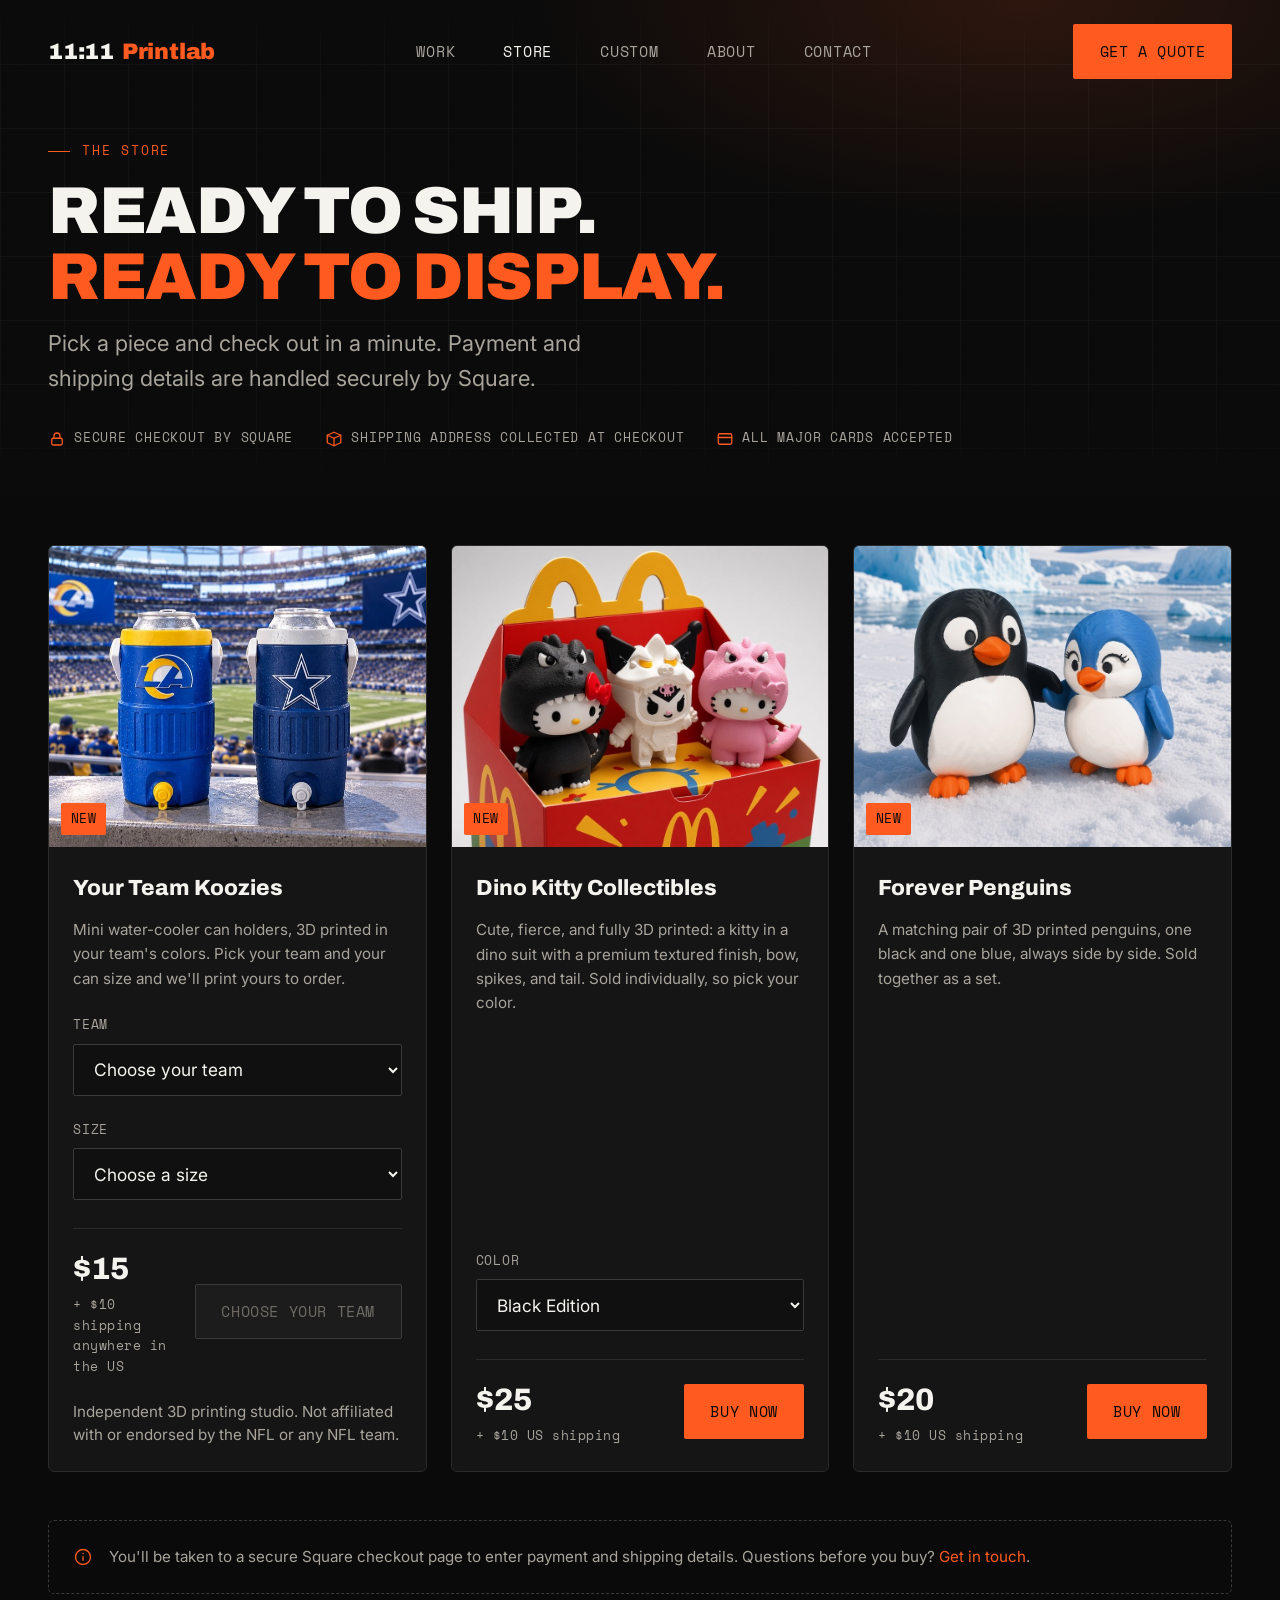
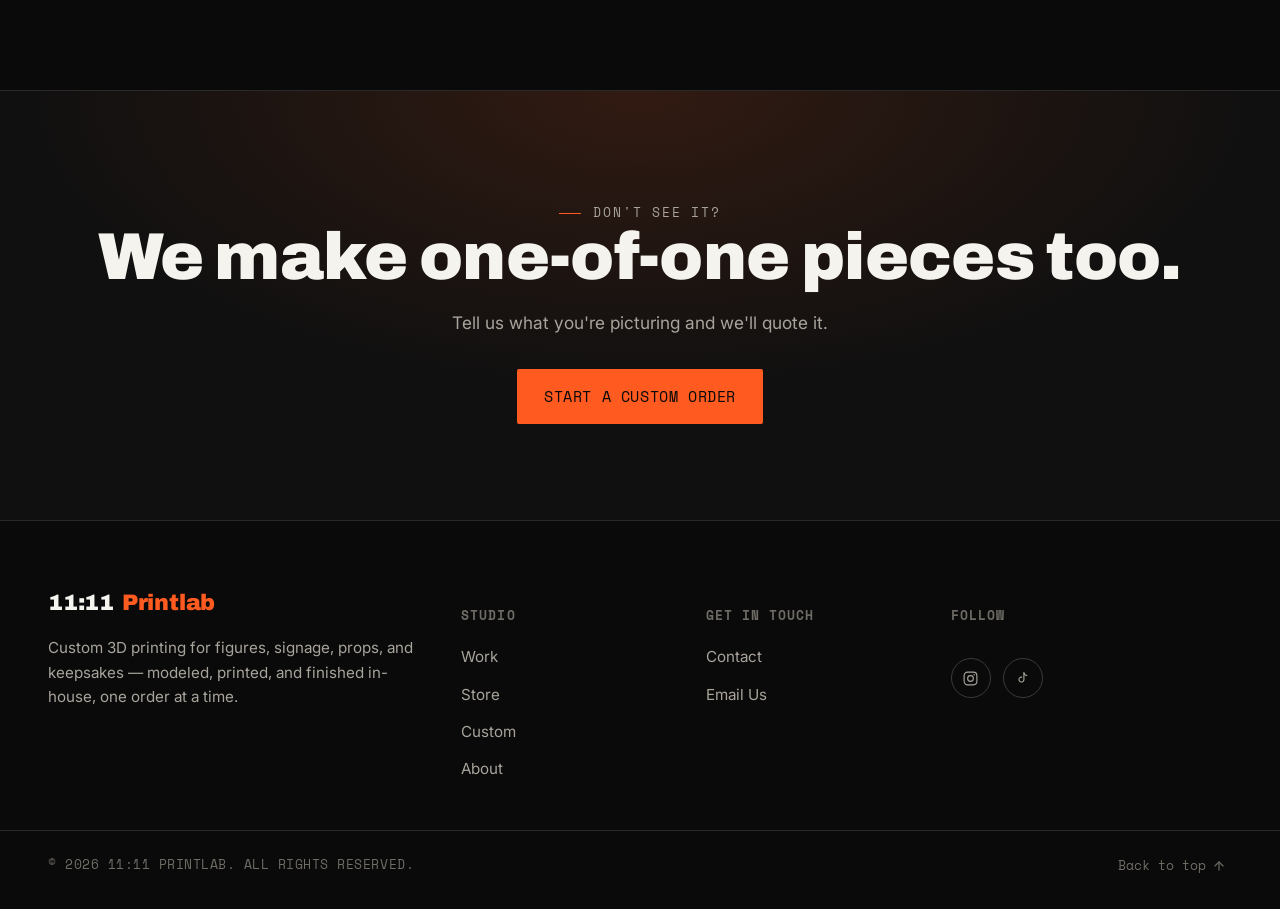
==== commit 0655864a: "Rename Dino Duo Collectible to Dino Kitty Collectibles and use the new photo Co-Authored-By: Claude " ====
--- a/store.html
+++ b/store.html
@@ -261,16 +261,16 @@
             "*|*": "https://square.link/u/..."                             one link for everything
         -->
 
-        <!-- Dino Duo: each color option carries its own Square payment link in data-square-url -->
+        <!-- Dino Kitty Collectibles: each color option carries its own Square payment link in data-square-url -->
         <article class="shop-card product-card">
           <div class="shop-card-media">
-            <a href="assets/work/dino-duo.jpg" target="_blank" rel="noopener" aria-label="View the full Dino Duo product image">
-              <img src="assets/work/thumbs/dino-duo.jpg" alt="Dino Duo 3D printed collectibles: a black and a pink kitty in dinosaur costumes" width="900" height="720" loading="lazy">
+            <a href="assets/work/dino-kitty.jpg?v=1" target="_blank" rel="noopener" aria-label="View the full Dino Kitty Collectibles product image">
+              <img src="assets/work/thumbs/dino-kitty.jpg?v=1" alt="Dino Kitty Collectibles: three 3D printed kitties in black dinosaur, white robot dragon and pink dinosaur costumes, standing in a red toy box" width="900" height="720" loading="lazy">
             </a>
             <span class="shop-card-price">New</span>
           </div>
           <div class="shop-card-body">
-            <h3>Dino Duo Collectible</h3>
+            <h3>Dino Kitty Collectibles</h3>
             <p>Cute, fierce, and fully 3D printed: a kitty in a dino suit with a premium textured finish, bow, spikes, and tail. Sold individually, so pick your color.</p>
             <div class="field product-option">
               <label for="dinoDuoColor">Color</label>
@@ -282,7 +282,7 @@
             </div>
             <div class="product-foot">
               <span class="product-price">$25 <small class="product-ship">+ $10 US shipping</small></span>
-              <a class="btn btn-primary buy-btn" id="dinoDuoBuy" href="#" data-square-url="" data-product="Dino Duo Collectible">Buy Now</a>
+              <a class="btn btn-primary buy-btn" id="dinoDuoBuy" href="#" data-square-url="" data-product="Dino Kitty Collectibles">Buy Now</a>
             </div>
           </div>
         </article>
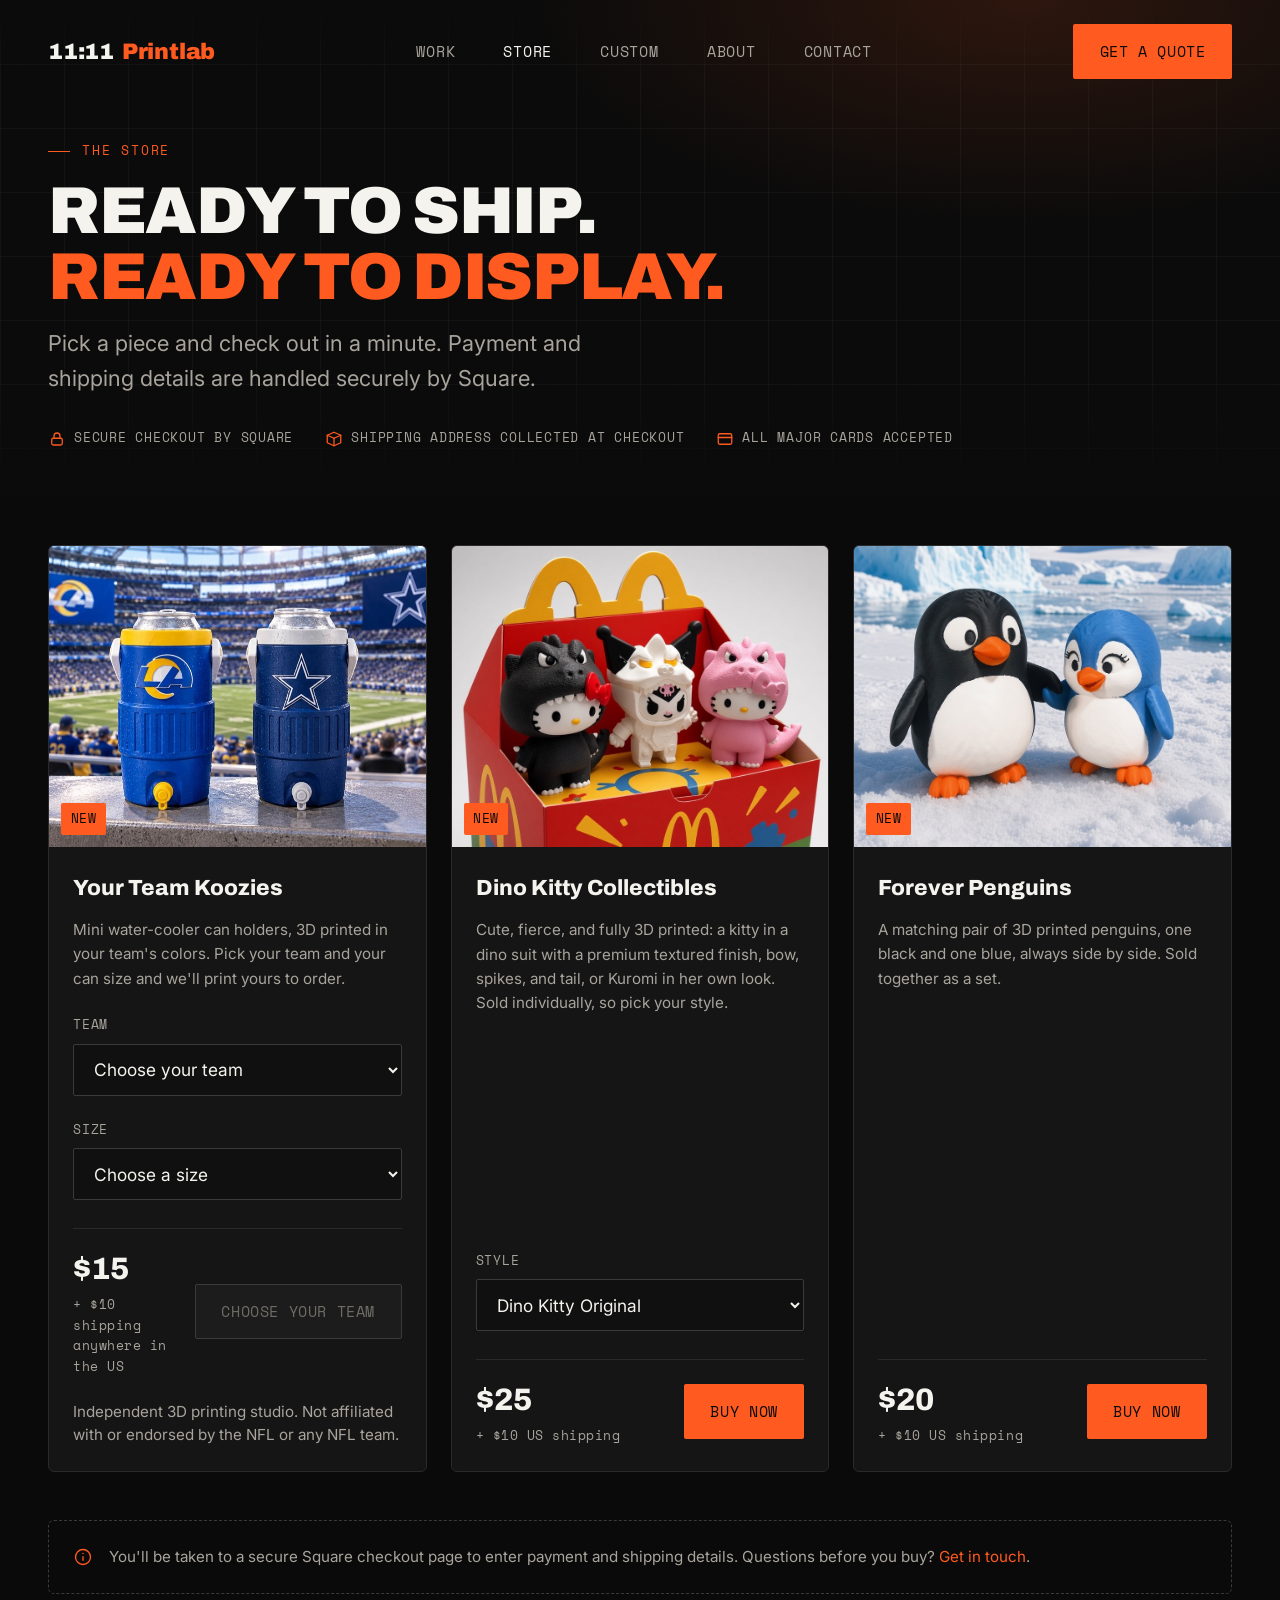
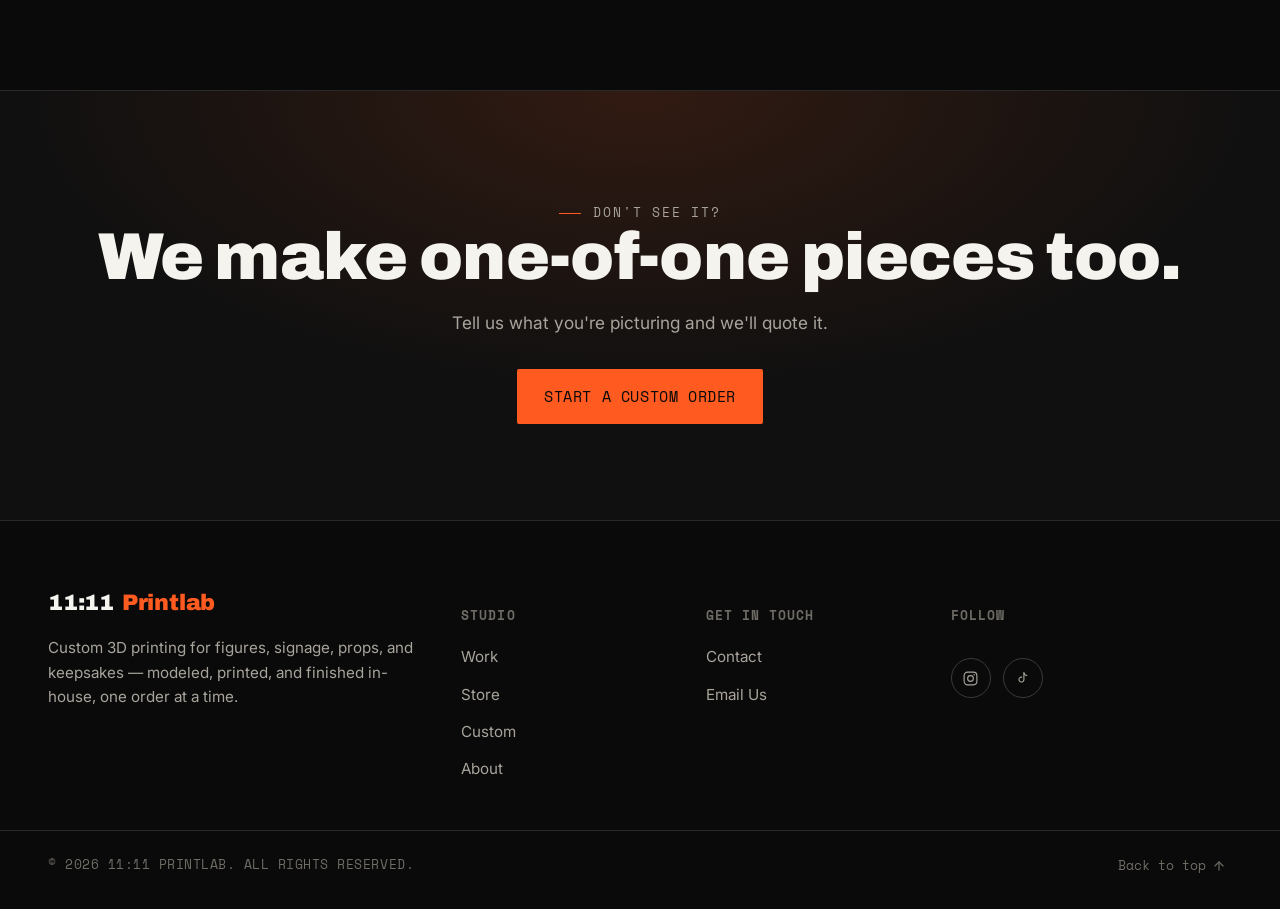
==== commit 066e8a8d: "Dino Kitty dropdown: Dino Kitty Original, Kuromi Original, and custom color for each Four options, e" ====
--- a/store.html
+++ b/store.html
@@ -271,13 +271,14 @@
           </div>
           <div class="shop-card-body">
             <h3>Dino Kitty Collectibles</h3>
-            <p>Cute, fierce, and fully 3D printed: a kitty in a dino suit with a premium textured finish, bow, spikes, and tail. Sold individually, so pick your color.</p>
+            <p>Cute, fierce, and fully 3D printed: a kitty in a dino suit with a premium textured finish, bow, spikes, and tail, or Kuromi in her own look. Sold individually, so pick your style.</p>
             <div class="field product-option">
-              <label for="dinoDuoColor">Color</label>
+              <label for="dinoDuoColor">Style</label>
               <select id="dinoDuoColor" class="product-select" data-buy="dinoDuoBuy">
-                <option value="Black Edition" data-square-url="https://square.link/u/pycltax0">Black Edition</option>
-                <option value="Pink Edition" data-square-url="https://square.link/u/qJ6nPpWZ">Pink Edition</option>
-                <option value="Custom Color" data-square-url="https://square.link/u/2esr0KeP">Custom Color (tell us at checkout)</option>
+                <option value="Dino Kitty Original" data-square-url="https://square.link/u/CS9ErSWD">Dino Kitty Original</option>
+                <option value="Kuromi Original" data-square-url="https://square.link/u/wTaPHJrF">Kuromi Original</option>
+                <option value="Dino Custom Color" data-square-url="https://square.link/u/MDcZEXil">Dino Custom Color (tell us at checkout)</option>
+                <option value="Kuromi Custom Color" data-square-url="https://square.link/u/mBQgBBRl">Kuromi Custom Color (tell us at checkout)</option>
               </select>
             </div>
             <div class="product-foot">
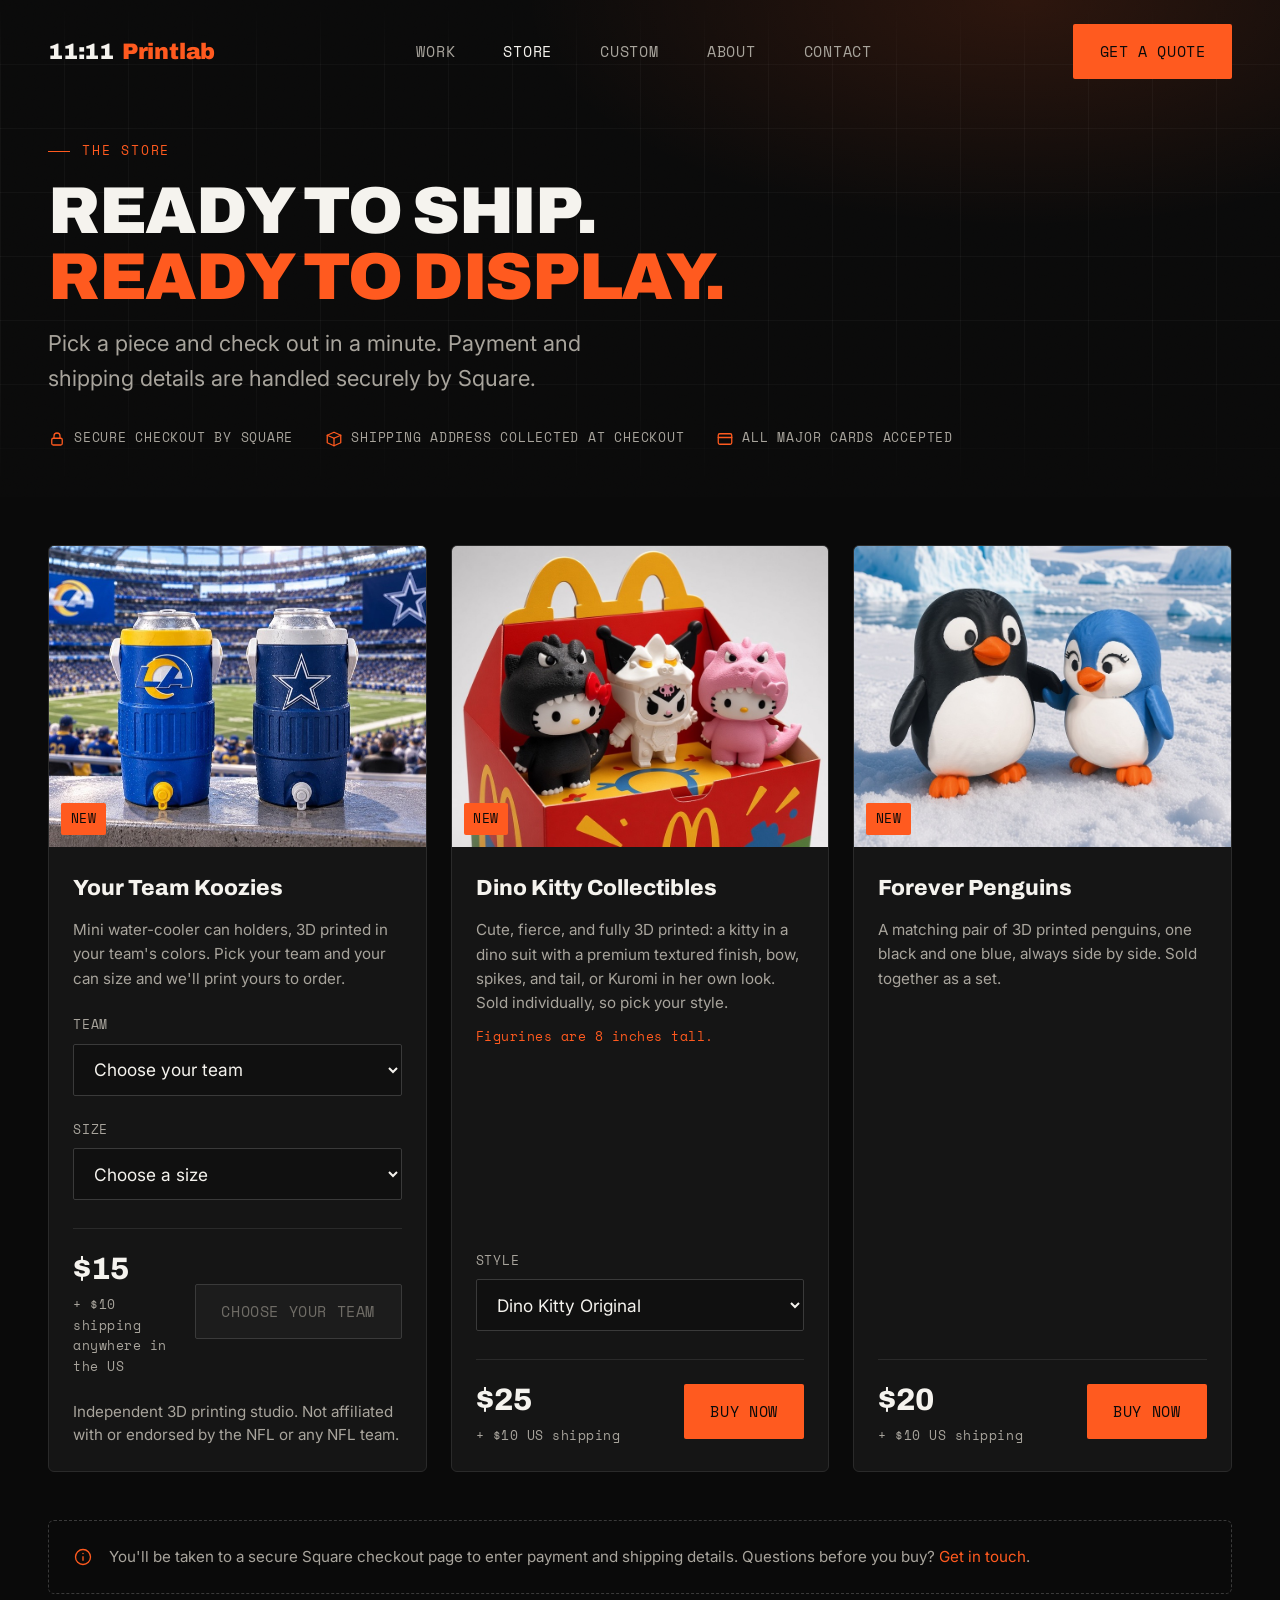
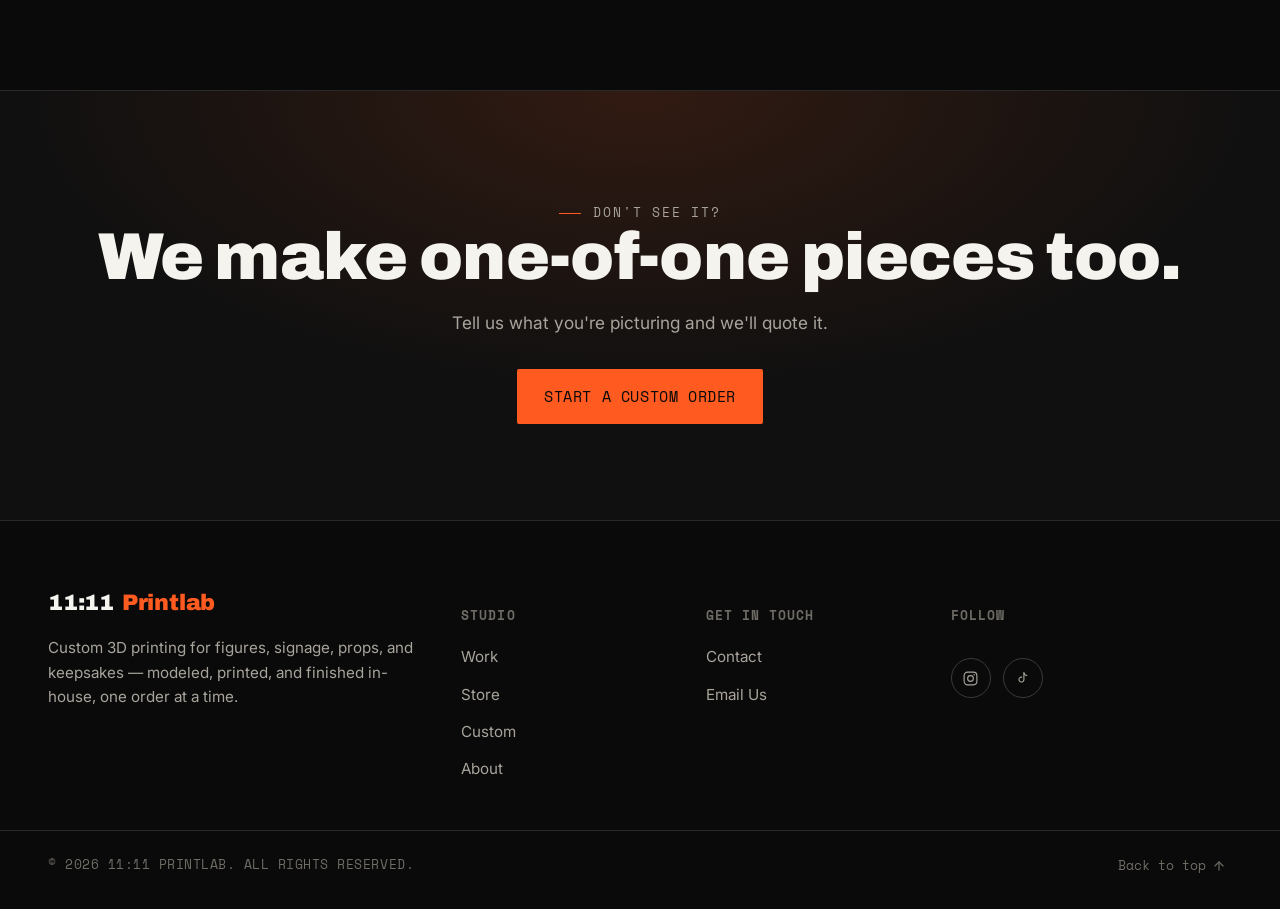
==== commit 0c713cf3: "Add 'Figurines are 8 inches tall' under the Dino Kitty description Co-Authored-By: Claude Sonnet 5.5" ====
--- a/store.html
+++ b/store.html
@@ -6,7 +6,7 @@
 <title>Store — 11:11 Printlab</title>
 <meta name="description" content="Shop ready-to-ship 3D printed pieces from 11:11 Printlab. Secure checkout and shipping handled by Square.">
 <link rel="icon" href="data:image/svg+xml,%3Csvg xmlns='http://www.w3.org/2000/svg' viewBox='0 0 64 64'%3E%3Crect width='64' height='64' rx='12' fill='%230a0a0a'/%3E%3Crect x='10' y='10' width='44' height='44' rx='6' fill='none' stroke='%23ff5a1f' stroke-width='3'/%3E%3Cpath d='M20 44V20l12 12 12-12v24' fill='none' stroke='%23ff5a1f' stroke-width='3' stroke-linecap='round' stroke-linejoin='round'/%3E%3C/svg%3E">
-<link rel="stylesheet" href="css/style.css?v=20261027b">
+<link rel="stylesheet" href="css/style.css?v=20261027c">
 </head>
 <body>
 <a class="skip-link" href="#main">Skip to content</a>
@@ -271,14 +271,14 @@
           </div>
           <div class="shop-card-body">
             <h3>Dino Kitty Collectibles</h3>
-            <p>Cute, fierce, and fully 3D printed: a kitty in a dino suit with a premium textured finish, bow, spikes, and tail, or Kuromi in her own look. Sold individually, so pick your style.</p>
+            <p>Cute, fierce, and fully 3D printed: a kitty in a dino suit with a premium textured finish, bow, spikes, and tail, or Kuromi in her own look. Sold individually, so pick your style.<span class="product-spec">Figurines are 8 inches tall.</span></p>
             <div class="field product-option">
               <label for="dinoDuoColor">Style</label>
               <select id="dinoDuoColor" class="product-select" data-buy="dinoDuoBuy">
                 <option value="Dino Kitty Original" data-square-url="https://square.link/u/CS9ErSWD">Dino Kitty Original</option>
-                <option value="Kuromi Original" data-square-url="https://square.link/u/wTaPHJrF">Kuromi Original</option>
-                <option value="Dino Custom Color" data-square-url="https://square.link/u/MDcZEXil">Dino Custom Color (tell us at checkout)</option>
-                <option value="Kuromi Custom Color" data-square-url="https://square.link/u/mBQgBBRl">Kuromi Custom Color (tell us at checkout)</option>
+                <option value="Dino Kuromi Original" data-square-url="https://square.link/u/5uyrSoNb">Dino Kuromi Original</option>
+                <option value="Dino Kitty Custom Color" data-square-url="https://square.link/u/TPXJKaIw">Dino Kitty Custom Color (tell us at checkout)</option>
+                <option value="Dino Kuromi Custom Color" data-square-url="https://square.link/u/7Llnfw5g">Dino Kuromi Custom Color (tell us at checkout)</option>
               </select>
             </div>
             <div class="product-foot">
--- a/css/style.css
+++ b/css/style.css
@@ -1204,4 +1204,5 @@
   border: 1px dashed var(--border-strong); border-radius: var(--radius-sm);
 }
 .product-fine{ margin-top: var(--space-2); font-size: var(--fs-xs); line-height: 1.5; color: var(--text-faint); }
+.product-spec{ display: block; margin-top: var(--space-2); font-family: var(--font-mono); font-size: var(--fs-xs); letter-spacing: 0.04em; color: var(--orange); }
 .product-select-combo{ width: 100%; cursor: pointer; }
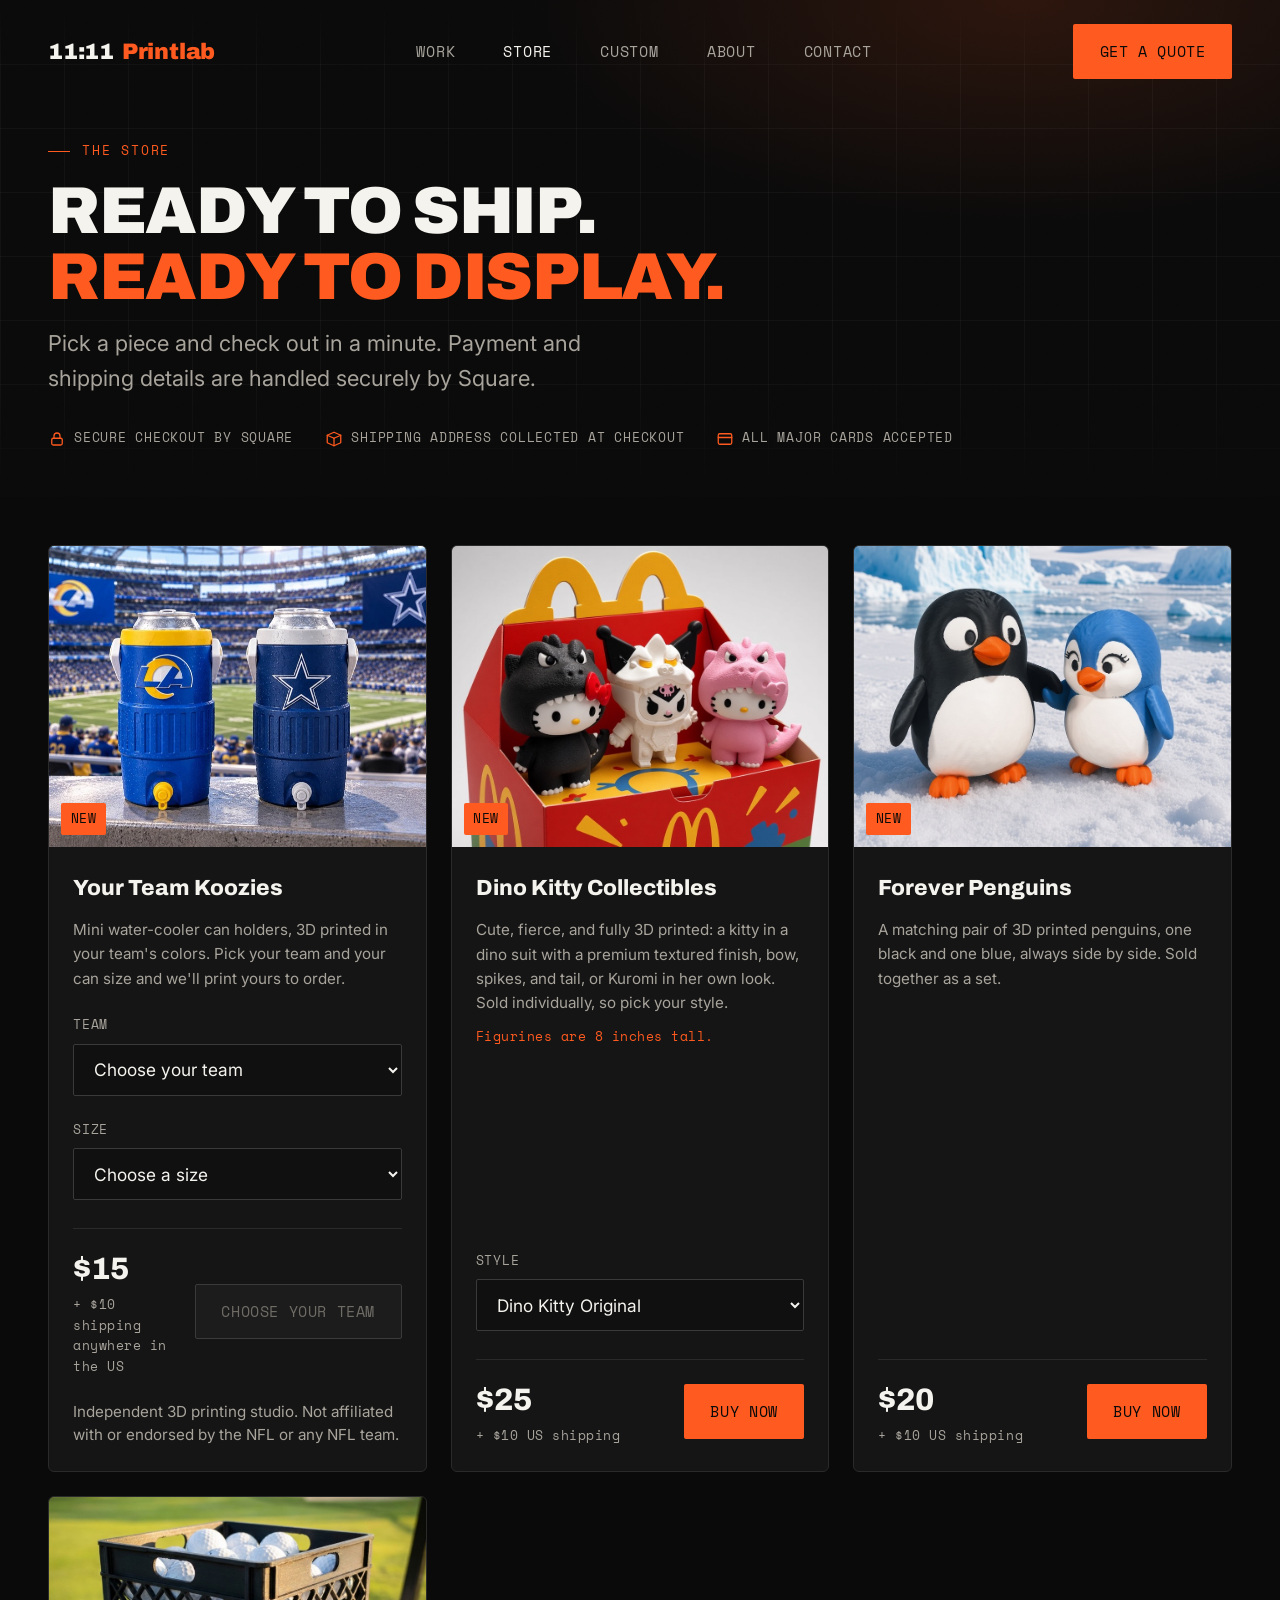
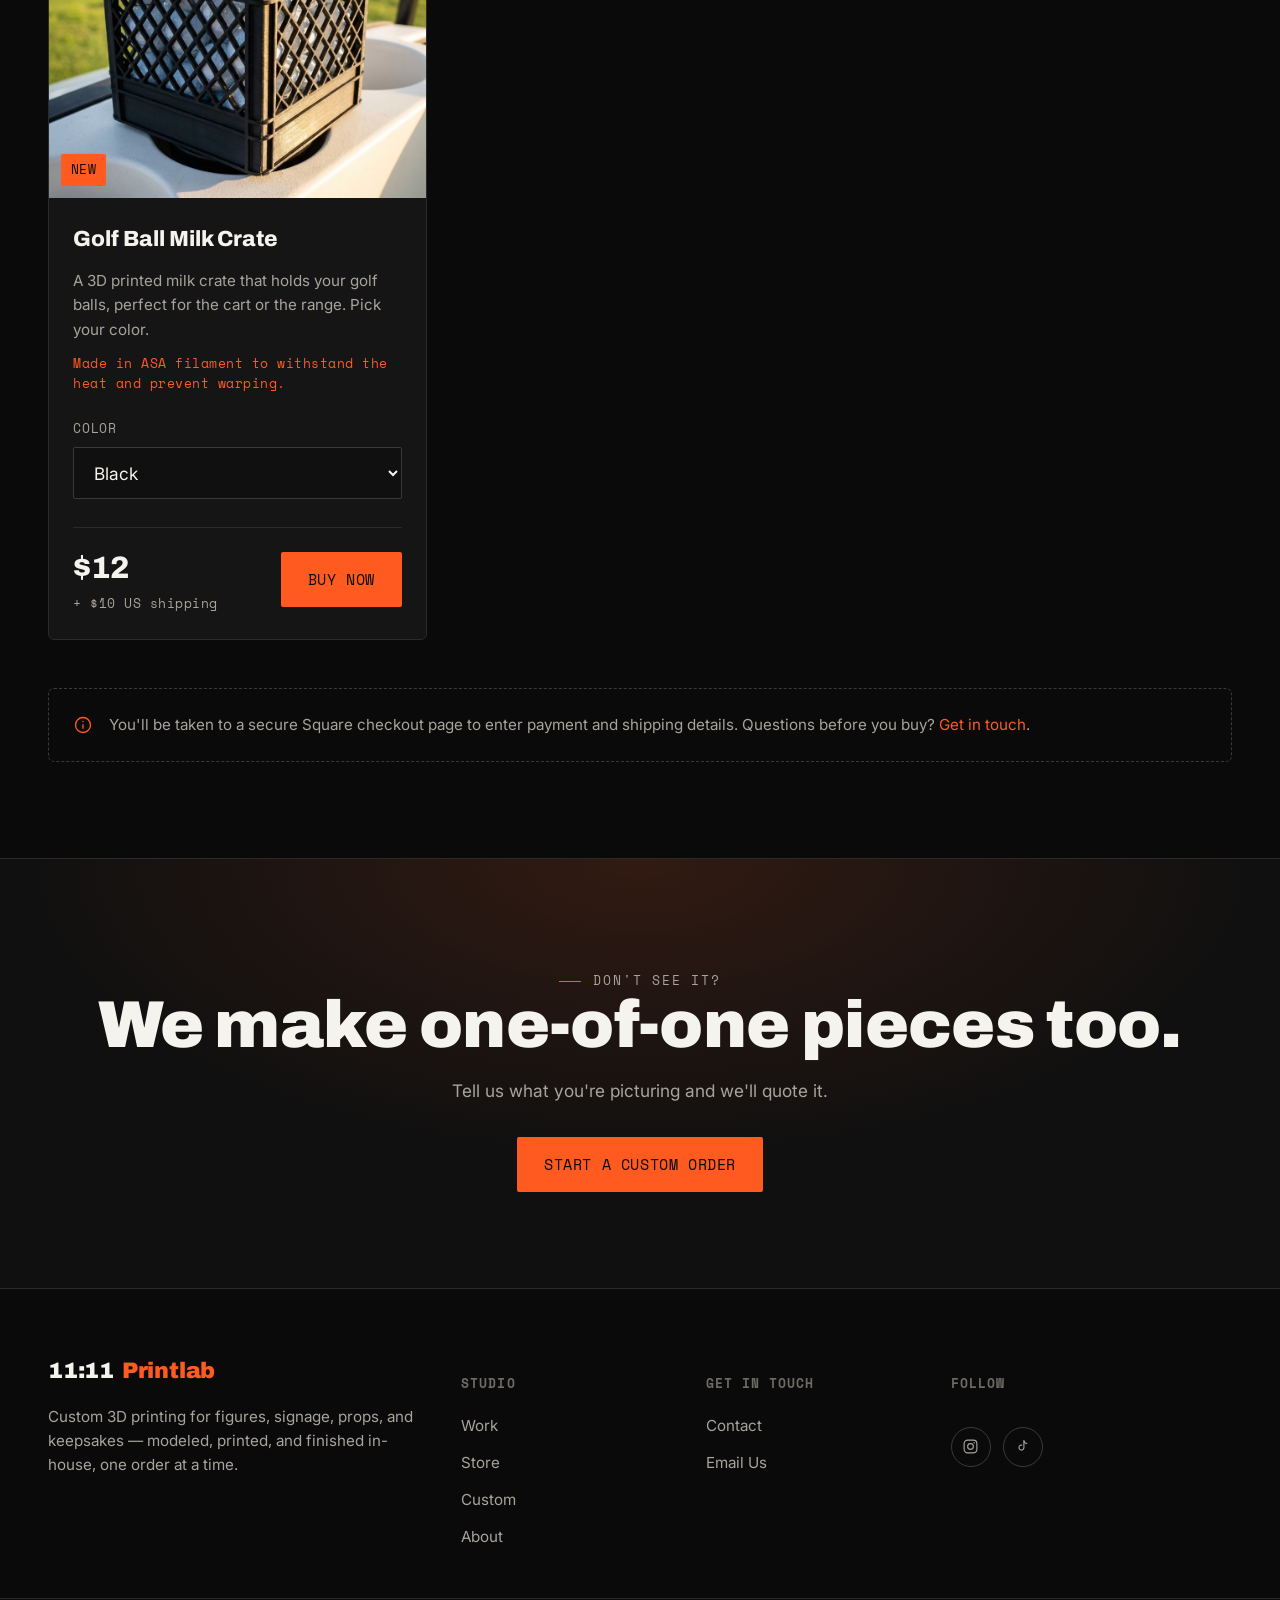
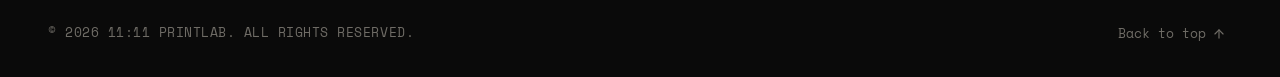
==== commit b42017e3: "Add Golf Ball Milk Crate: $12 + $10 US shipping, Black or Custom Color, Square checkout Co-Authored-" ====
--- a/store.html
+++ b/store.html
@@ -306,6 +306,31 @@
           </div>
         </article>
 
+        <!-- Golf Ball Milk Crate: each color option carries its own Square payment link in data-square-url -->
+        <article class="shop-card product-card">
+          <div class="shop-card-media">
+            <a href="assets/work/golf-ball-milk-crate.jpg?v=1" target="_blank" rel="noopener" aria-label="View the full Golf Ball Milk Crate product image">
+              <img src="assets/work/thumbs/golf-ball-milk-crate.jpg?v=1" alt="Golf Ball Milk Crate: a black 3D printed milk crate full of golf balls sitting in the cup holder of a golf cart" width="900" height="720" loading="lazy">
+            </a>
+            <span class="shop-card-price">New</span>
+          </div>
+          <div class="shop-card-body">
+            <h3>Golf Ball Milk Crate</h3>
+            <p>A 3D printed milk crate that holds your golf balls, perfect for the cart or the range. Pick your color.<span class="product-spec">Made in ASA filament to withstand the heat and prevent warping.</span></p>
+            <div class="field product-option">
+              <label for="golfCrateColor">Color</label>
+              <select id="golfCrateColor" class="product-select" data-buy="golfCrateBuy">
+                <option value="Black" data-square-url="https://square.link/u/QCd4hI5e">Black</option>
+                <option value="Custom Color" data-square-url="https://square.link/u/x7pXb7Gl">Custom Color (tell us at checkout)</option>
+              </select>
+            </div>
+            <div class="product-foot">
+              <span class="product-price">$12 <small class="product-ship">+ $10 US shipping</small></span>
+              <a class="btn btn-primary buy-btn" id="golfCrateBuy" href="#" data-square-url="" data-product="Golf Ball Milk Crate">Buy Now</a>
+            </div>
+          </div>
+        </article>
+
       </div>
 
       <div class="shop-note">
